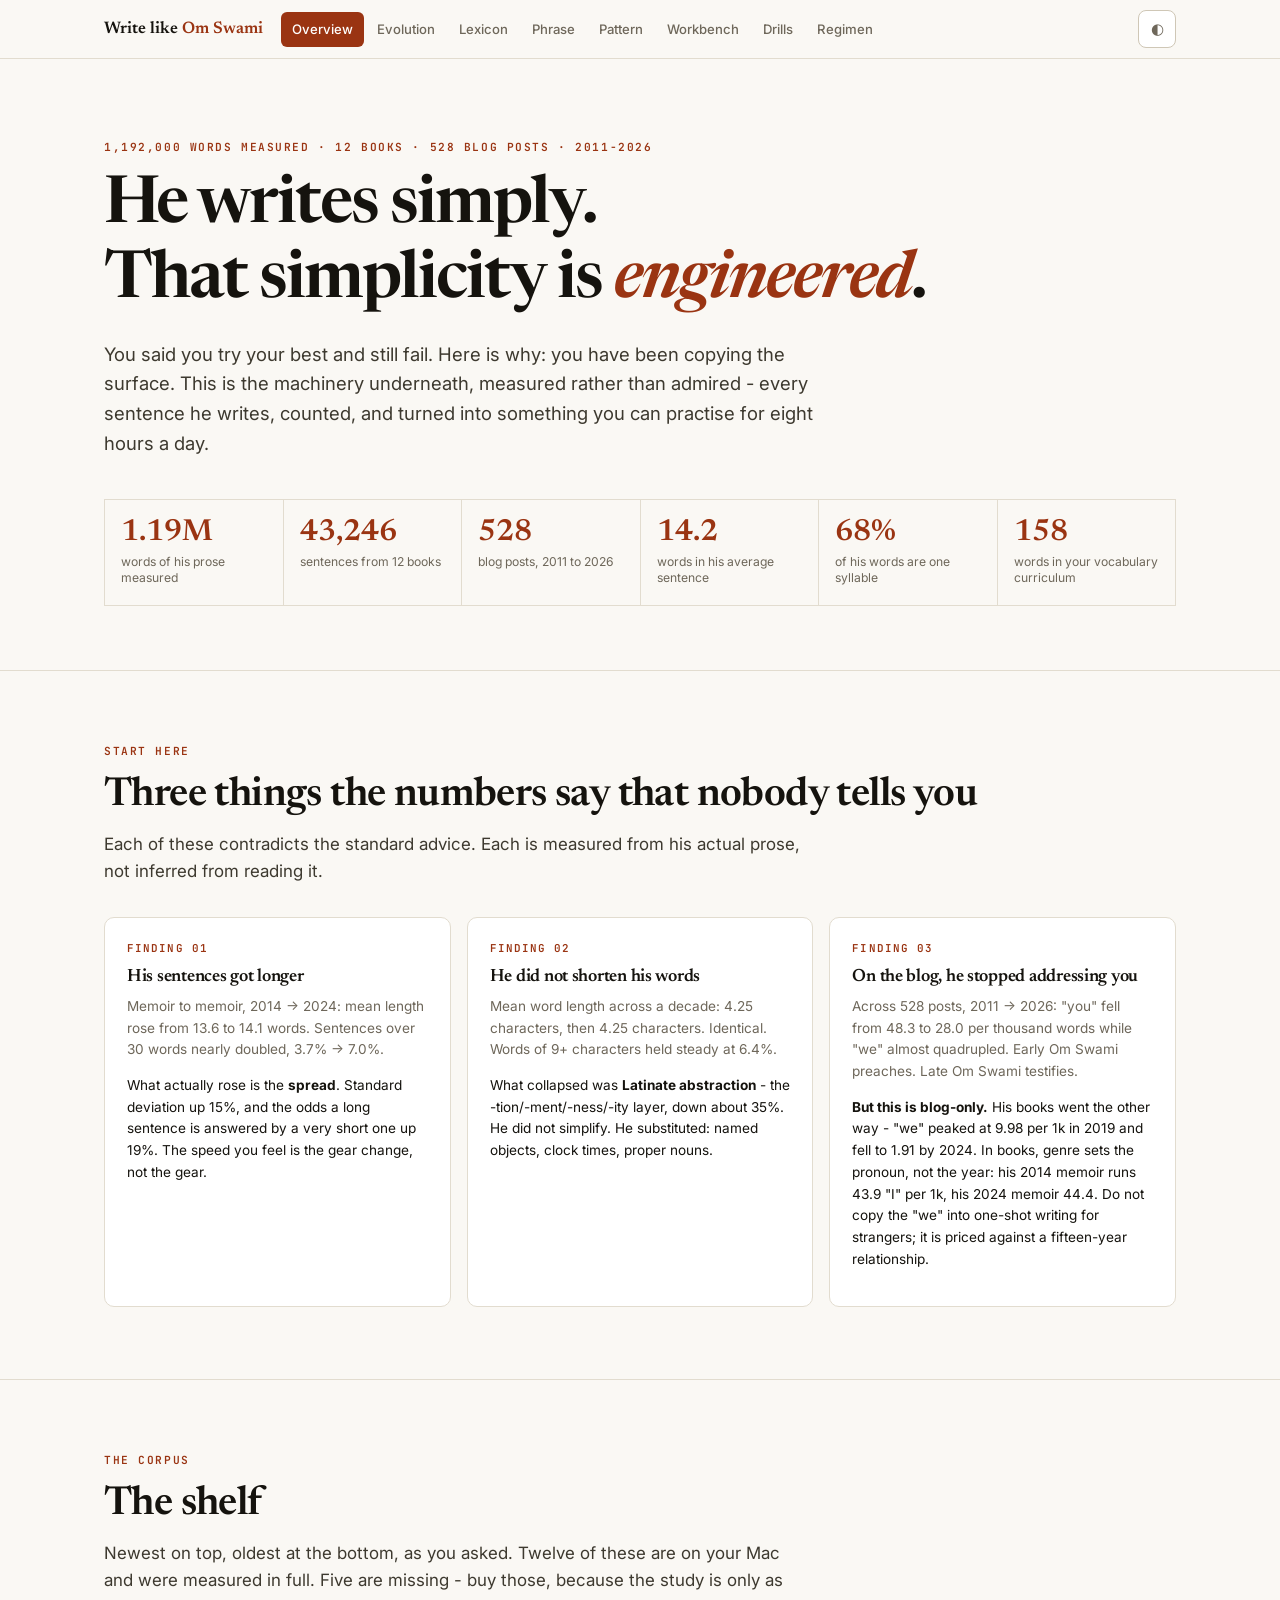
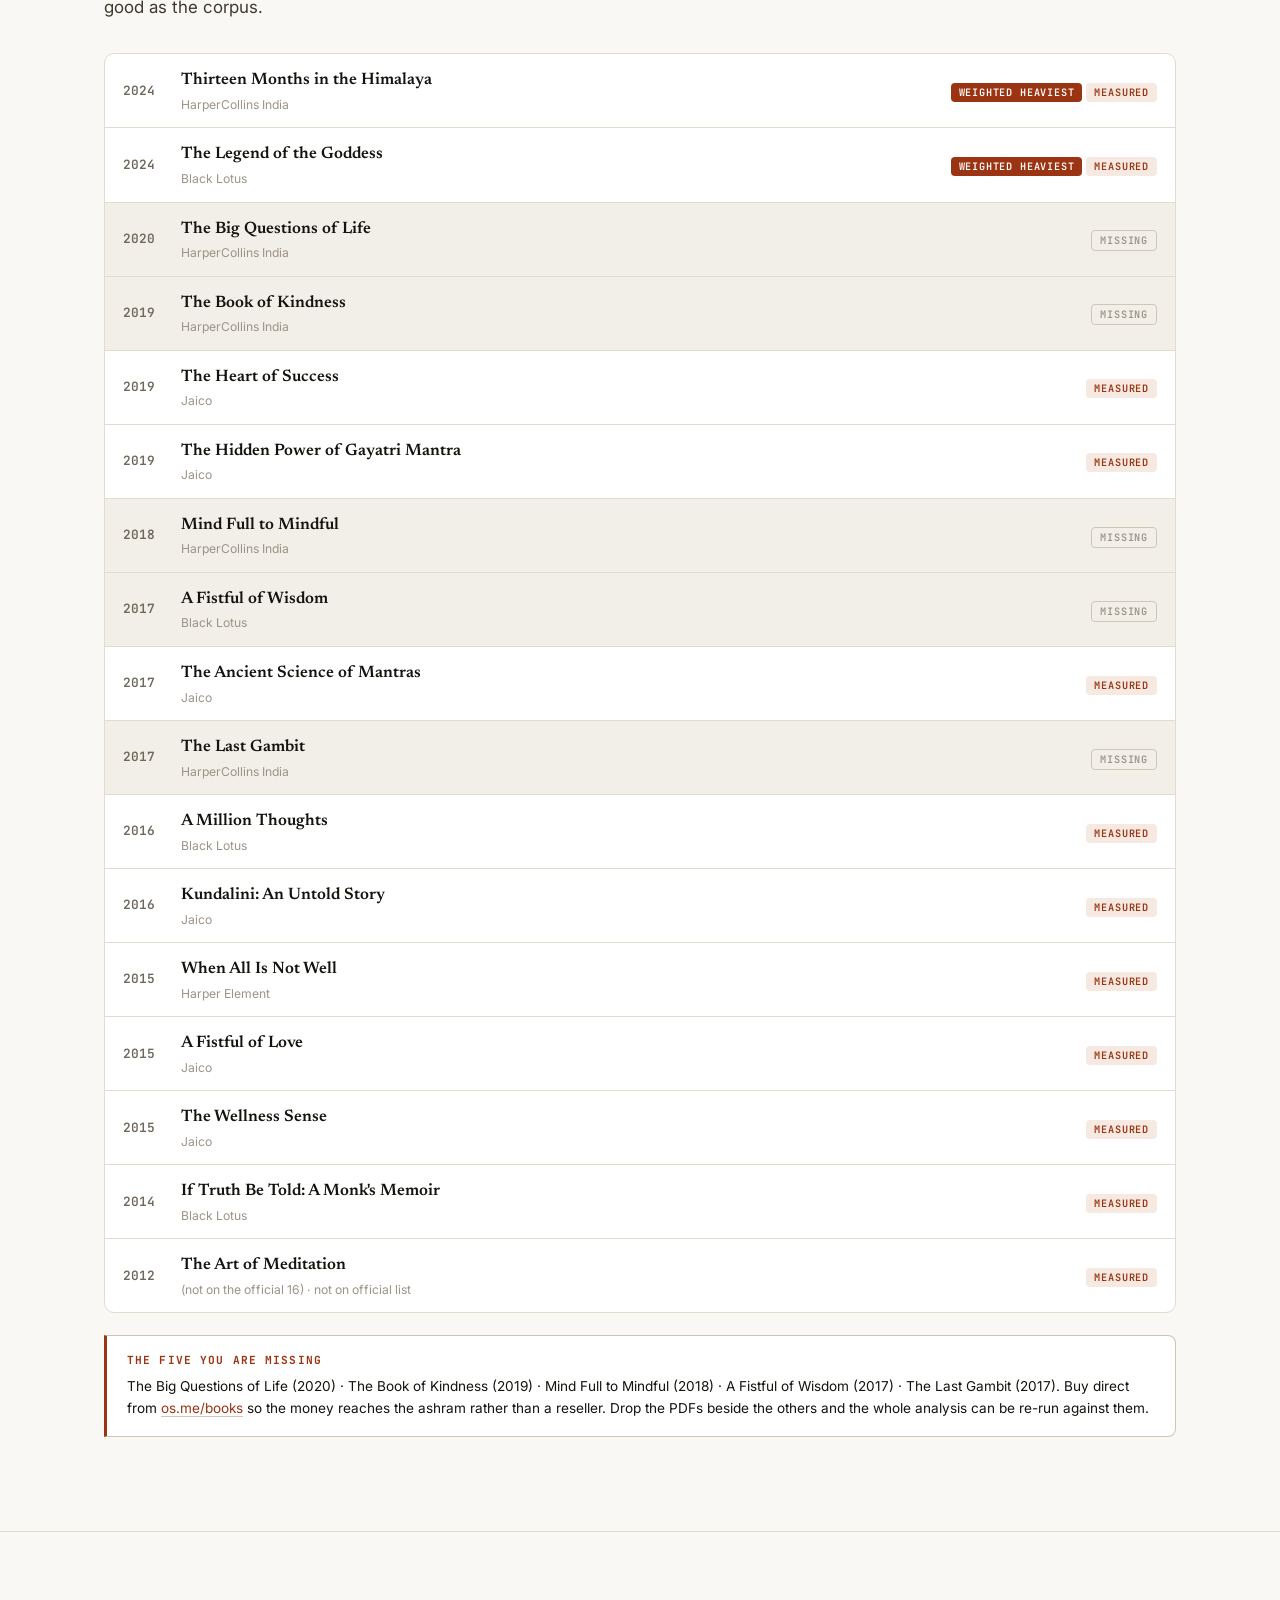
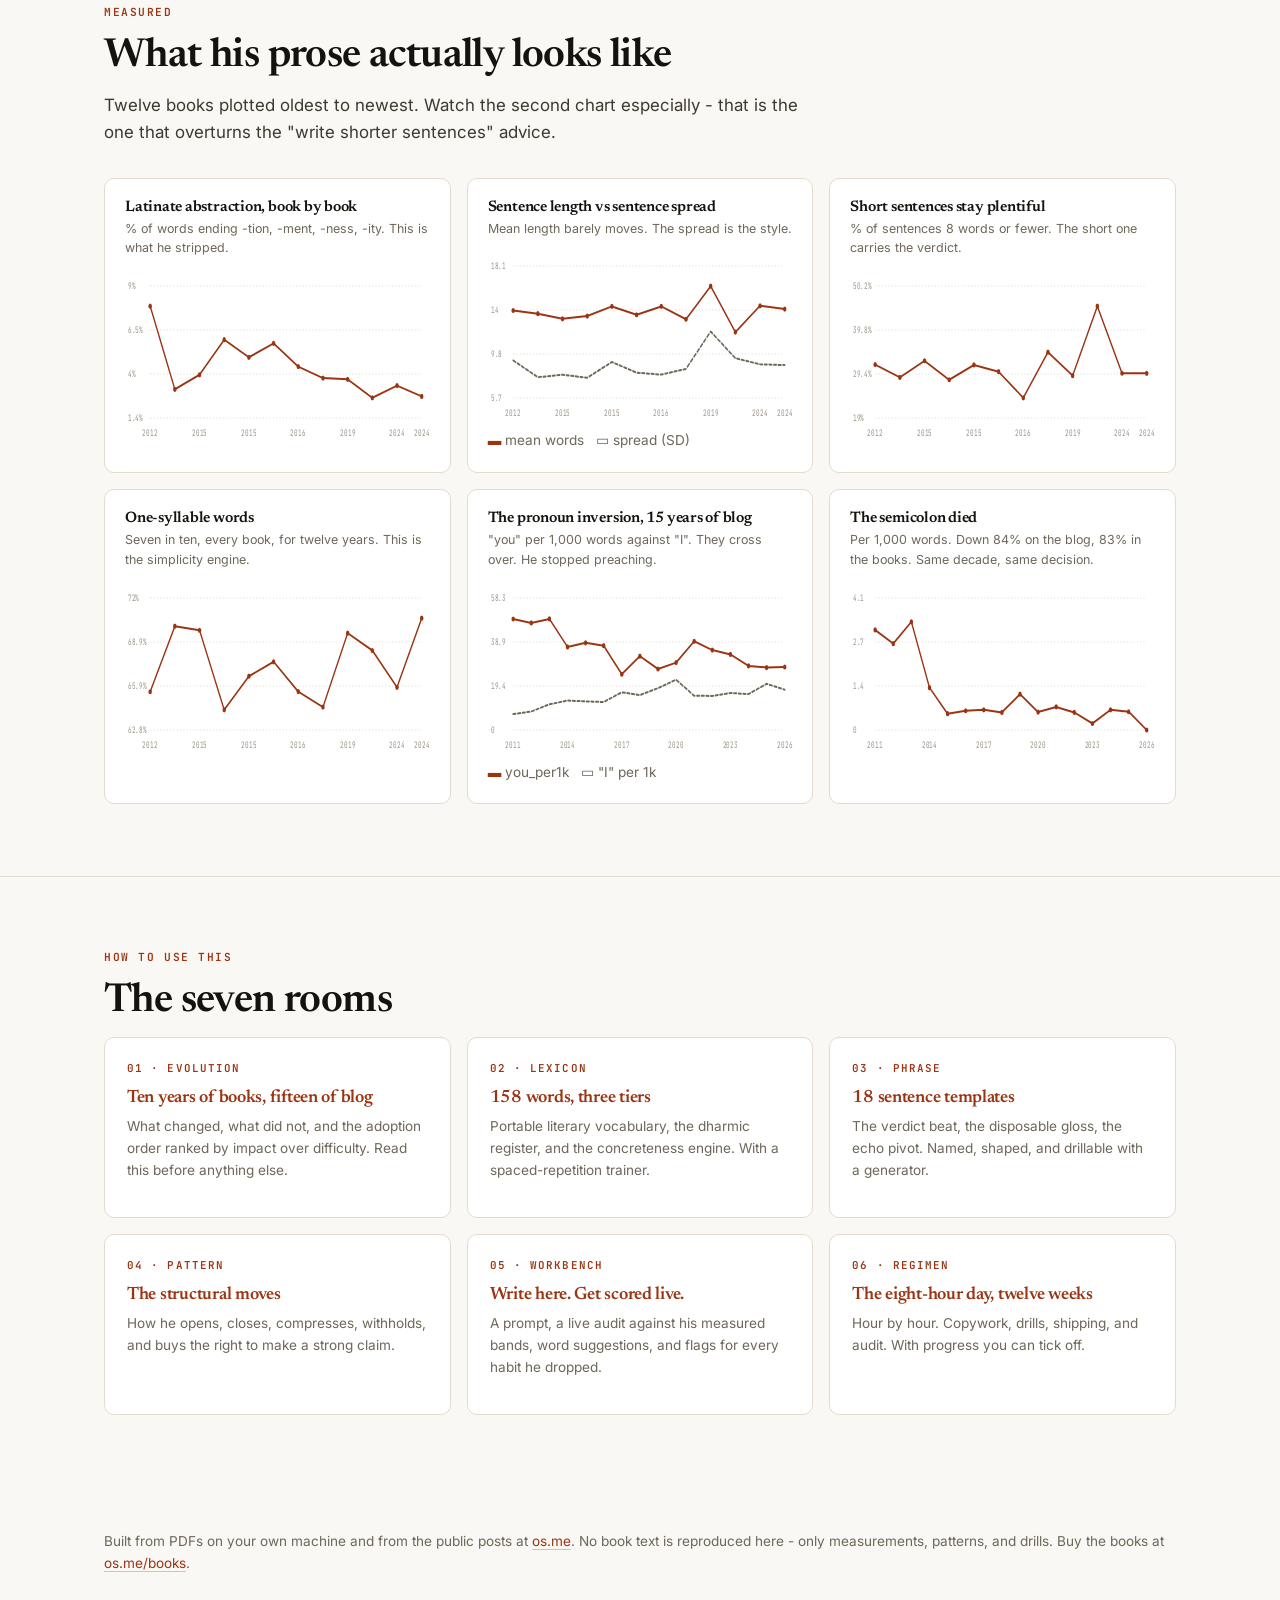
==== public/index.html @ 62a7ca6a "Writing curriculum reverse-engineered from 1.19M words of Om Swami Measured 12 books (588,782 words)" ====
<!doctype html><html lang="en"><head>
<meta charset="utf-8"><meta name="viewport" content="width=device-width,initial-scale=1">
<title>Write like Om Swami - a measured curriculum</title>
<meta name="description" content="A reverse-engineered writing curriculum built from 589,000 words of Om Swami's books and 603,000 words of his blog.">
<link rel="preconnect" href="https://fonts.googleapis.com"><link rel="preconnect" href="https://fonts.gstatic.com" crossorigin>
<link href="https://fonts.googleapis.com/css2?family=Newsreader:ital,opsz,wght@0,6..72,300..700;1,6..72,300..600&family=Inter:wght@400;500;600;700&family=JetBrains+Mono:wght@400;600&display=swap" rel="stylesheet">
<link rel="stylesheet" href="styles.css">
<link rel="icon" href="data:image/svg+xml,<svg xmlns='http://www.w3.org/2000/svg' viewBox='0 0 100 100'><text y='.9em' font-size='90'>🪷</text></svg>">
</head><body>

<div class="hero"><div class="wrap">
  <div class="eyebrow">1,192,000 words measured · 12 books · 528 blog posts · 2011-2026</div>
  <h1>He writes simply.<br>That simplicity is <em>engineered</em>.</h1>
  <p class="lede">You said you try your best and still fail. Here is why: you have been copying the surface. This is the machinery underneath, measured rather than admired - every sentence he writes, counted, and turned into something you can practise for eight hours a day.</p>
  <div class="stat-strip" id="hstats"></div>
</div></div>

<section><div class="wrap">
  <div class="eyebrow">Start here</div>
  <h2 class="h2">Three things the numbers say that nobody tells you</h2>
  <p class="lede">Each of these contradicts the standard advice. Each is measured from his actual prose, not inferred from reading it.</p>
  <div class="grid g3">
    <div class="card"><div class="k">Finding 01</div><h3>His sentences got longer</h3>
      <p class="small muted">Memoir to memoir, 2014 → 2024: mean length rose from 13.6 to 14.1 words. Sentences over 30 words nearly doubled, 3.7% → 7.0%.</p>
      <p class="small">What actually rose is the <b>spread</b>. Standard deviation up 15%, and the odds a long sentence is answered by a very short one up 19%. The speed you feel is the gear change, not the gear.</p></div>
    <div class="card"><div class="k">Finding 02</div><h3>He did not shorten his words</h3>
      <p class="small muted">Mean word length across a decade: 4.25 characters, then 4.25 characters. Identical. Words of 9+ characters held steady at 6.4%.</p>
      <p class="small">What collapsed was <b>Latinate abstraction</b> - the -tion/-ment/-ness/-ity layer, down about 35%. He did not simplify. He substituted: named objects, clock times, proper nouns.</p></div>
    <div class="card"><div class="k">Finding 03</div><h3>On the blog, he stopped addressing you</h3>
      <p class="small muted">Across 528 posts, 2011 → 2026: "you" fell from 48.3 to 28.0 per thousand words while "we" almost quadrupled. Early Om Swami preaches. Late Om Swami testifies.</p>
      <p class="small"><b>But this is blog-only.</b> His books went the other way - "we" peaked at 9.98 per 1k in 2019 and fell to 1.91 by 2024. In books, genre sets the pronoun, not the year: his 2014 memoir runs 43.9 "I" per 1k, his 2024 memoir 44.4. Do not copy the "we" into one-shot writing for strangers; it is priced against a fifteen-year relationship.</p></div>
  </div>
</div></section>

<section><div class="wrap">
  <div class="eyebrow">The corpus</div>
  <h2 class="h2">The shelf</h2>
  <p class="lede">Newest on top, oldest at the bottom, as you asked. Twelve of these are on your Mac and were measured in full. Five are missing - buy those, because the study is only as good as the corpus.</p>
  <div class="shelf" id="shelf"></div>
  <div class="note"><b>The five you are missing</b>
    <p class="small" style="margin:0">The Big Questions of Life (2020) · The Book of Kindness (2019) · Mind Full to Mindful (2018) · A Fistful of Wisdom (2017) · The Last Gambit (2017). Buy direct from <a href="https://os.me/books">os.me/books</a> so the money reaches the ashram rather than a reseller. Drop the PDFs beside the others and the whole analysis can be re-run against them.</p></div>
</div></section>

<section><div class="wrap">
  <div class="eyebrow">Measured</div>
  <h2 class="h2">What his prose actually looks like</h2>
  <p class="lede">Twelve books plotted oldest to newest. Watch the second chart especially - that is the one that overturns the "write shorter sentences" advice.</p>
  <div class="grid g2" id="charts"></div>
</div></section>

<section><div class="wrap">
  <div class="eyebrow">How to use this</div>
  <h2 class="h2">The seven rooms</h2>
  <div class="grid g2">
    <a class="card" href="evolution.html" style="border-bottom:1px solid var(--rule)"><div class="k">01 · Evolution</div><h3>Ten years of books, fifteen of blog</h3><p class="small muted">What changed, what did not, and the adoption order ranked by impact over difficulty. Read this before anything else.</p></a>
    <a class="card" href="lexicon.html" style="border-bottom:1px solid var(--rule)"><div class="k">02 · Lexicon</div><h3>158 words, three tiers</h3><p class="small muted">Portable literary vocabulary, the dharmic register, and the concreteness engine. With a spaced-repetition trainer.</p></a>
    <a class="card" href="phrase.html" style="border-bottom:1px solid var(--rule)"><div class="k">03 · Phrase</div><h3>18 sentence templates</h3><p class="small muted">The verdict beat, the disposable gloss, the echo pivot. Named, shaped, and drillable with a generator.</p></a>
    <a class="card" href="pattern.html" style="border-bottom:1px solid var(--rule)"><div class="k">04 · Pattern</div><h3>The structural moves</h3><p class="small muted">How he opens, closes, compresses, withholds, and buys the right to make a strong claim.</p></a>
    <a class="card" href="workbench.html" style="border-bottom:1px solid var(--rule)"><div class="k">05 · Workbench</div><h3>Write here. Get scored live.</h3><p class="small muted">A prompt, a live audit against his measured bands, word suggestions, and flags for every habit he dropped.</p></a>
    <a class="card" href="regimen.html" style="border-bottom:1px solid var(--rule)"><div class="k">06 · Regimen</div><h3>The eight-hour day, twelve weeks</h3><p class="small muted">Hour by hour. Copywork, drills, shipping, and audit. With progress you can tick off.</p></a>
  </div>
</div></section>

<footer><div class="wrap">
  <p class="small">Built from PDFs on your own machine and from the public posts at <a href="https://os.me">os.me</a>. No book text is reproduced here - only measurements, patterns, and drills. Buy the books at <a href="https://os.me/books">os.me/books</a>.</p>
</div></footer>

<script src="app.js"></script>
<script>
initChrome();
function svgLine(el,pts,{yl,xl,fmt=(v)=>v,h=170,alt=null,altLabel=""}){
  const w=460,pad={l:38,r:12,t:12,b:26};
  const ys=pts.map(p=>p.y).concat(alt?alt.map(p=>p.y):[]);
  let mn=Math.min(...ys), mx=Math.max(...ys);
  const padY=(mx-mn)*0.22||1; mn=Math.max(0,mn-padY); mx=mx+padY;
  const X=i=>pad.l+i*(w-pad.l-pad.r)/Math.max(1,pts.length-1);
  const Y=v=>pad.t+(mx-v)/(mx-mn)*(h-pad.t-pad.b);
  const path=a=>a.map((p,i)=>(i?"L":"M")+X(i).toFixed(1)+" "+Y(p.y).toFixed(1)).join(" ");
  let g="";
  for(let k=0;k<=3;k++){const v=mn+(mx-mn)*k/3;
    g+=`<line class="gl" x1="${pad.l}" x2="${w-pad.r}" y1="${Y(v)}" y2="${Y(v)}"/>
        <text class="lbl" x="4" y="${Y(v)+3}">${fmt(+v.toFixed(1))}</text>`;}
  const dots=pts.map((p,i)=>`<circle class="dot" cx="${X(i)}" cy="${Y(p.y)}" r="2.6"><title>${p.t}: ${p.y}</title></circle>`).join("");
  const xlab=pts.map((p,i)=>(i%Math.ceil(pts.length/6)===0||i===pts.length-1)
    ?`<text class="lbl" x="${X(i)}" y="${h-8}" text-anchor="middle">${p.x}</text>`:"").join("");
  el.innerHTML=`<svg viewBox="0 0 ${w} ${h}" preserveAspectRatio="none" style="height:${h}px">
    ${g}${alt?`<path class="ln alt" d="${path(alt)}"/>`:""}<path class="ln" d="${path(pts)}"/>${dots}${xlab}</svg>
    ${alt?`<div class="small muted" style="margin-top:6px"><span style="color:var(--accent)">▬</span> ${yl} &nbsp; <span style="color:var(--muted)">▭</span> ${altLabel}</div>`:""}`;
}
load("metrics","blog").then(({metrics,blog})=>{
  const S=metrics.series, bib=metrics.bibliography;
  const own=bib.filter(b=>b.have).length;
  document.getElementById("hstats").innerHTML=[
    ["1.19M","words of his prose measured"],
    ["43,246","sentences from 12 books"],
    ["528","blog posts, 2011 to 2026"],
    ["14.2","words in his average sentence"],
    ["68%","of his words are one syllable"],
    ["158","words in your vocabulary curriculum"]
  ].map(([n,l])=>`<div class="stat"><div class="n">${n}</div><div class="l">${l}</div></div>`).join("");

  document.getElementById("shelf").innerHTML=bib.map(b=>{
    const key=b.year===2024;
    return `<div class="bk ${b.have?"":"miss"}">
      <div class="yr">${b.year}</div>
      <div><div class="ti">${b.title}</div><div class="pub">${b.publisher}${b.note?" · "+b.note:""}</div></div>
      <div>${key&&b.have?'<span class="pill key">weighted heaviest</span> ':''}<span class="pill ${b.have?"own":"no"}">${b.have?"measured":"missing"}</span></div></div>`;
  }).join("");

  const short=t=>t.replace(/^(The |A )/,"").slice(0,15);
  const mk=(title,sub,pts,opt)=>{
    const d=document.createElement("div"); d.className="chart";
    d.innerHTML=`<h4>${title}</h4><div class="sub">${sub}</div><div class="body"></div>`;
    document.getElementById("charts").appendChild(d);
    svgLine(d.querySelector(".body"),pts,opt);
  };
  const P=(k)=>S.map(r=>({x:r.year,y:r[k],t:short(r.title)}));
  mk("Latinate abstraction, book by book","% of words ending -tion, -ment, -ness, -ity. This is what he stripped.",P("pct_latinate"),{yl:"Latinate %",fmt:v=>v+"%"});
  mk("Sentence length vs sentence spread","Mean length barely moves. The spread is the style.",P("sent_mean"),{yl:"mean words",alt:S.map(r=>({x:r.year,y:r.sent_sd,t:short(r.title)})),altLabel:"spread (SD)"});
  mk("Short sentences stay plentiful","% of sentences 8 words or fewer. The short one carries the verdict.",P("pct_le8"),{yl:"% ≤8 words",fmt:v=>v+"%"});
  mk("One-syllable words","Seven in ten, every book, for twelve years. This is the simplicity engine.",P("pct_1syl"),{yl:"% monosyllabic",fmt:v=>v+"%"});

  const B=blog.yearly;
  const mkb=(title,sub,k,alt,altLabel)=>{
    const d=document.createElement("div"); d.className="chart";
    d.innerHTML=`<h4>${title}</h4><div class="sub">${sub}</div><div class="body"></div>`;
    document.getElementById("charts").appendChild(d);
    svgLine(d.querySelector(".body"),B.map(r=>({x:r.year,y:r[k],t:r.year})),
      {yl:k,alt:alt?B.map(r=>({x:r.year,y:r[alt],t:r.year})):null,altLabel});
  };
  mkb("The pronoun inversion, 15 years of blog","\"you\" per 1,000 words against \"I\". They cross over. He stopped preaching.","you_per1k","I_per1k","\"I\" per 1k");
  mkb("The semicolon died","Per 1,000 words. Down 84% on the blog, 83% in the books. Same decade, same decision.","semicolon_per1k");
});
</script>
</body></html>
---- public/styles.css ----
/* learn-to-write-like-os - flat, editorial, zero gradients, zero glows */
:root{
  --bg:#FAF8F4; --surface:#FFFFFF; --surface-2:#F2EFE8;
  --ink:#15130E; --ink-2:#3D392F; --muted:#6E675A; --faint:#9C9487;
  --rule:#E2DCCF; --rule-2:#CFC7B6;
  --accent:#9A3412; --accent-ink:#FFFFFF; --accent-soft:#F6E9E1;
  --good:#2F6B3A; --warn:#8A6A12; --bad:#A03030;
  --serif:"Newsreader",Georgia,"Times New Roman",serif;
  --sans:"Inter","Geist",-apple-system,BlinkMacSystemFont,"Segoe UI",sans-serif;
  --mono:"JetBrains Mono","SF Mono",ui-monospace,Menlo,monospace;
  --maxw:1120px;
}
@media (prefers-color-scheme:dark){:root:not([data-theme="light"]){
  --bg:#111010; --surface:#1A1918; --surface-2:#232120;
  --ink:#F3F0EA; --ink-2:#D6D1C7; --muted:#9C9488; --faint:#6E675C;
  --rule:#2C2A27; --rule-2:#3D3A35;
  --accent:#D9603A; --accent-ink:#171310; --accent-soft:#2A1D17;
  --good:#6FA97C; --warn:#C9A227; --bad:#D97070;
}}
:root[data-theme="dark"]{
  --bg:#111010; --surface:#1A1918; --surface-2:#232120;
  --ink:#F3F0EA; --ink-2:#D6D1C7; --muted:#9C9488; --faint:#6E675C;
  --rule:#2C2A27; --rule-2:#3D3A35;
  --accent:#D9603A; --accent-ink:#171310; --accent-soft:#2A1D17;
  --good:#6FA97C; --warn:#C9A227; --bad:#D97070;
}
@media (prefers-color-scheme:dark){:root:not([data-theme="light"]){--warn:#C9A227;}}

*{box-sizing:border-box}
html{scroll-behavior:smooth}
html,body{max-width:100%;overflow-x:clip}
body{margin:0;background:var(--bg);color:var(--ink);
  font-family:var(--sans);font-size:16px;line-height:1.6;
  -webkit-font-smoothing:antialiased;text-rendering:optimizeLegibility}
h1,h2,h3,h4{font-family:var(--serif);font-weight:600;line-height:1.15;letter-spacing:-.015em;margin:0}
p{margin:0 0 1em}
a{color:var(--accent);text-decoration:none;border-bottom:1px solid var(--rule-2)}
a:hover{border-bottom-color:var(--accent)}
code,kbd{font-family:var(--mono);font-size:.88em}
.wrap{max-width:var(--maxw);margin:0 auto;padding:0 24px}
.mono{font-family:var(--mono)}
.serif{font-family:var(--serif)}
.muted{color:var(--muted)}
.small{font-size:.85rem}
.tnum{font-variant-numeric:tabular-nums}

/* ---------- nav ---------- */
header.nav{position:sticky;top:0;z-index:200;background:var(--bg);border-bottom:1px solid var(--rule)}
.nav-in{max-width:var(--maxw);margin:0 auto;padding:0 24px;
  display:flex;align-items:center;gap:18px;height:58px}
.brand{font-family:var(--serif);font-size:1.05rem;font-weight:600;
  border:0;color:var(--ink);white-space:nowrap;flex:none}
.brand span{color:var(--accent)}
.navlinks{display:flex;gap:2px;flex:1;min-width:0;flex-wrap:wrap}
.navlinks a{border:0;color:var(--muted);font-size:.82rem;padding:7px 11px;
  border-radius:6px;white-space:nowrap;font-weight:500}
.navlinks a:hover{background:var(--surface-2);color:var(--ink)}
.navlinks a.on{background:var(--accent);color:var(--accent-ink)}
.tbtn{border:1px solid var(--rule-2);background:var(--surface);color:var(--muted);
  width:38px;height:38px;min-width:38px;border-radius:8px;cursor:pointer;font-size:15px;flex:none;
  display:flex;align-items:center;justify-content:center;padding:0}
.tbtn:hover{color:var(--ink);border-color:var(--accent)}
.menubtn{display:none;flex-direction:column;gap:4px}
.menubtn span{display:block;width:17px;height:2px;background:currentColor;border-radius:2px;
  transition:transform .18s ease,opacity .18s ease}
header.nav.open .menubtn span:nth-child(1){transform:translateY(6px) rotate(45deg)}
header.nav.open .menubtn span:nth-child(2){opacity:0}
header.nav.open .menubtn span:nth-child(3){transform:translateY(-6px) rotate(-45deg)}

/* tablet + mobile: collapse to a panel */
@media(max-width:900px){
  .nav-in{gap:12px;padding:0 18px}
  .menubtn{display:flex}
  .navlinks{position:absolute;left:0;right:0;top:58px;flex-direction:column;gap:0;
    background:var(--bg);border-bottom:1px solid var(--rule);
    padding:6px 18px 14px;display:none}
  header.nav.open .navlinks{display:flex}
  .navlinks a{padding:13px 12px;font-size:.95rem;border-radius:8px;width:100%}
  .navlinks a+a{border-top:1px solid var(--rule)}
  .navlinks a.on{border-top-color:transparent}
}
/* ---------- section shell ---------- */
section{padding:72px 0;border-bottom:1px solid var(--rule)}
section:last-of-type{border-bottom:0}
.eyebrow{font-family:var(--mono);font-size:.7rem;letter-spacing:.14em;
  text-transform:uppercase;color:var(--accent);margin-bottom:12px;font-weight:600}
.h2{font-size:clamp(1.7rem,3.6vw,2.5rem);margin-bottom:12px}
.lede{font-size:1.06rem;color:var(--ink-2);max-width:64ch;margin-bottom:32px}
.lede.serif{font-size:1.18rem;line-height:1.62}

/* ---------- hero ---------- */
.hero{padding:80px 0 64px;border-bottom:1px solid var(--rule)}
.hero h1{font-size:clamp(2.3rem,6.2vw,4.1rem);letter-spacing:-.03em;margin-bottom:20px}
.hero h1 em{font-style:italic;color:var(--accent)}
.hero .lede{font-size:1.16rem;max-width:60ch}
.stat-strip{display:grid;grid-template-columns:repeat(auto-fit,minmax(150px,1fr));
  gap:1px;background:var(--rule);border:1px solid var(--rule);margin-top:40px}
.stat{background:var(--bg);padding:18px 16px}
.stat .n{font-family:var(--serif);font-size:1.9rem;font-weight:600;
  line-height:1;color:var(--accent);font-variant-numeric:tabular-nums}
.stat .l{font-size:.76rem;color:var(--muted);margin-top:6px;line-height:1.35}

/* ---------- cards / grid ---------- */
.grid{display:grid;gap:16px}
.g2{grid-template-columns:repeat(auto-fit,minmax(300px,1fr))}
.g3{grid-template-columns:repeat(auto-fit,minmax(250px,1fr))}
.card{background:var(--surface);border:1px solid var(--rule);border-radius:10px;padding:22px}
.card h3{font-size:1.12rem;margin-bottom:8px}
.card .k{font-family:var(--mono);font-size:.68rem;letter-spacing:.1em;
  text-transform:uppercase;color:var(--accent);font-weight:600;margin-bottom:10px}

/* ---------- shelf ---------- */
.shelf{border:1px solid var(--rule);border-radius:10px;overflow:hidden;background:var(--surface)}
.bk{display:grid;grid-template-columns:44px 1fr auto;gap:14px;align-items:center;
  padding:13px 18px;border-bottom:1px solid var(--rule)}
.bk:last-child{border-bottom:0}
.bk.miss{background:var(--surface-2)}
.bk .yr{font-family:var(--mono);font-size:.8rem;color:var(--muted);font-weight:600}
.bk .ti{font-family:var(--serif);font-size:1.04rem;font-weight:600}
.bk .pub{font-size:.76rem;color:var(--faint);margin-top:1px}
.pill{font-family:var(--mono);font-size:.64rem;letter-spacing:.08em;text-transform:uppercase;
  padding:3px 8px;border-radius:4px;font-weight:600;white-space:nowrap}
.pill.own{background:var(--accent-soft);color:var(--accent)}
.pill.no{background:transparent;color:var(--faint);border:1px solid var(--rule-2)}
.pill.key{background:var(--accent);color:var(--accent-ink)}

/* ---------- charts ---------- */
.chart{background:var(--surface);border:1px solid var(--rule);border-radius:10px;padding:20px}
.chart h4{font-size:.95rem;margin-bottom:2px}
.chart .sub{font-size:.78rem;color:var(--muted);margin-bottom:16px}
svg{display:block;width:100%;overflow:visible}
.ax{stroke:var(--rule-2);stroke-width:1}
.gl{stroke:var(--rule);stroke-width:1;stroke-dasharray:2 3}
.lbl{font-family:var(--mono);font-size:9px;fill:var(--faint)}
.lbl.b{fill:var(--muted);font-weight:600}
.ln{fill:none;stroke:var(--accent);stroke-width:2;stroke-linejoin:round;stroke-linecap:round}
.ln.alt{stroke:var(--muted);stroke-dasharray:4 3}
.dot{fill:var(--accent)}
.bar{fill:var(--accent)}
.bar.dim{fill:var(--rule-2)}

/* ---------- tables ---------- */
.tbl{width:100%;border-collapse:collapse;font-size:.9rem}
.tbl th{text-align:left;font-family:var(--mono);font-size:.66rem;letter-spacing:.1em;
  text-transform:uppercase;color:var(--muted);font-weight:600;
  padding:9px 12px;border-bottom:1px solid var(--rule-2);position:sticky;top:58px;background:var(--bg)}
.tbl td{padding:11px 12px;border-bottom:1px solid var(--rule);vertical-align:top}
.tbl tr:last-child td{border-bottom:0}
.tbl .w{font-family:var(--serif);font-weight:600;font-size:1.02rem;white-space:nowrap}
.tbl .ex{color:var(--ink-2);font-style:italic}
.scroller{max-height:520px;overflow-y:auto;overflow-x:auto;-webkit-overflow-scrolling:touch;
  border:1px solid var(--rule);border-radius:10px;background:var(--surface)}

/* ---------- controls ---------- */
.controls{display:flex;gap:8px;flex-wrap:wrap;align-items:center;margin-bottom:16px}
input[type=search],select,textarea{font-family:var(--sans);font-size:.9rem;color:var(--ink);
  background:var(--surface);border:1px solid var(--rule-2);border-radius:7px;padding:9px 12px}
input[type=search]{min-width:200px;flex:1}
input:focus,select:focus,textarea:focus{outline:2px solid var(--accent);outline-offset:-1px;border-color:transparent}
.chip{font-family:var(--mono);font-size:.72rem;padding:7px 12px;border-radius:6px;
  border:1px solid var(--rule-2);background:var(--surface);color:var(--muted);cursor:pointer;font-weight:600}
.chip:hover{color:var(--ink);border-color:var(--rule-2)}
.chip.on{background:var(--accent);color:var(--accent-ink);border-color:var(--accent)}
.btn{font-family:var(--sans);font-weight:600;font-size:.88rem;padding:10px 18px;border-radius:7px;
  border:1px solid var(--accent);background:var(--accent);color:var(--accent-ink);cursor:pointer}
.btn.ghost{background:transparent;color:var(--accent)}
.btn:hover{opacity:.88}

/* ---------- flashcard ---------- */
.fc{background:var(--surface);border:1px solid var(--rule);border-radius:12px;
  padding:44px 28px;text-align:center;min-height:250px;
  display:flex;flex-direction:column;align-items:center;justify-content:center;gap:14px}
.fc .word{font-family:var(--serif);font-size:clamp(2rem,5vw,2.9rem);font-weight:600;letter-spacing:-.02em}
.fc .pos{font-family:var(--mono);font-size:.72rem;text-transform:uppercase;
  letter-spacing:.1em;color:var(--accent)}
.fc .def{font-size:1.04rem;color:var(--ink-2);max-width:46ch}
.fc .exs{font-family:var(--serif);font-style:italic;color:var(--muted);max-width:48ch;font-size:1rem}
.fc .hidden{visibility:hidden}
.fc-bar{display:flex;gap:8px;justify-content:center;margin-top:14px;flex-wrap:wrap}

/* ---------- templates ---------- */
.tpl{border-left:3px solid var(--accent);padding:2px 0 2px 18px;margin-bottom:22px}
.tpl .nm{font-family:var(--serif);font-size:1.06rem;font-weight:600;margin-bottom:3px}
.tpl .sh{font-family:var(--mono);font-size:.78rem;color:var(--accent);margin-bottom:6px}
.tpl .dsc{font-size:.92rem;color:var(--ink-2)}
.tpl .demo{font-family:var(--serif);font-size:1rem;background:var(--surface-2);
  border-radius:7px;padding:11px 14px;margin-top:9px;color:var(--ink-2)}

/* ---------- schedule ---------- */
.phase{border:1px solid var(--rule);border-radius:10px;overflow:hidden;margin-bottom:18px;background:var(--surface)}
.phase-h{padding:18px 22px;border-bottom:1px solid var(--rule);
  display:flex;justify-content:space-between;align-items:baseline;gap:14px;flex-wrap:wrap}
.phase-h h3{font-size:1.2rem}
.wk{padding:16px 22px;border-bottom:1px solid var(--rule);display:grid;
  grid-template-columns:70px 1fr;gap:18px;align-items:start}
.wk:last-child{border-bottom:0}
.wk .n{font-family:var(--mono);font-size:.72rem;color:var(--accent);font-weight:700;
  letter-spacing:.06em;padding-top:3px}
.wk h4{font-size:1rem;margin-bottom:5px}
.wk ul{margin:8px 0 0;padding-left:17px;font-size:.88rem;color:var(--ink-2)}
.wk li{margin-bottom:4px}
.ship{font-family:var(--mono);font-size:.72rem;color:var(--accent);
  background:var(--accent-soft);padding:5px 10px;border-radius:5px;display:inline-block;margin-top:9px;font-weight:600}
.day{display:grid;grid-template-columns:88px 1fr auto;gap:14px;align-items:center;
  padding:12px 16px;border-bottom:1px solid var(--rule)}
.day:last-child{border-bottom:0}
.day .t{font-family:var(--mono);font-size:.78rem;color:var(--accent);font-weight:600}
.day .m{font-family:var(--mono);font-size:.72rem;color:var(--faint)}
.chk{width:19px;height:19px;accent-color:var(--accent);cursor:pointer}

/* ---------- audit ---------- */
.audit-grid{display:grid;grid-template-columns:1fr 1fr;gap:18px}
@media(max-width:820px){.audit-grid{grid-template-columns:1fr}}
textarea{width:100%;min-height:290px;font-family:var(--serif);font-size:1rem;
  line-height:1.65;resize:vertical}
.metric{display:grid;grid-template-columns:1fr auto;gap:10px;align-items:center;
  padding:11px 0;border-bottom:1px solid var(--rule)}
.metric:last-child{border-bottom:0}
.metric .nm{font-size:.88rem}
.metric .tg{font-family:var(--mono);font-size:.7rem;color:var(--faint)}
.metric .v{font-family:var(--mono);font-size:1rem;font-weight:700;text-align:right;
  font-variant-numeric:tabular-nums}
.v.ok{color:var(--good)} .v.mid{color:var(--warn)} .v.off{color:var(--bad)}
.gauge{height:5px;background:var(--surface-2);border-radius:3px;overflow:hidden;margin-top:7px;
  grid-column:1/-1}
.gauge i{display:block;height:100%;background:var(--accent);border-radius:3px}
.gauge i.ok{background:var(--good)} .gauge i.mid{background:var(--warn)} .gauge i.off{background:var(--bad)}
.score{font-family:var(--serif);font-size:3.4rem;font-weight:600;line-height:1;color:var(--accent);
  font-variant-numeric:tabular-nums}
.flags{margin-top:14px;font-size:.86rem}
.flags div{padding:7px 11px;border-radius:6px;background:var(--surface-2);margin-bottom:6px}
.flags .hit{border-left:3px solid var(--bad)}

/* ---------- drills ---------- */
.drill{background:var(--surface);border:1px solid var(--rule);border-radius:10px;
  padding:20px;margin-bottom:14px}
.drill-h{display:flex;justify-content:space-between;gap:12px;align-items:baseline;margin-bottom:9px;flex-wrap:wrap}
.drill h4{font-size:1.06rem}
.drill .tag{font-family:var(--mono);font-size:.64rem;letter-spacing:.08em;text-transform:uppercase;
  color:var(--accent);border:1px solid var(--rule-2);padding:3px 8px;border-radius:4px;font-weight:600}
.drill .trains{font-size:.82rem;color:var(--muted);margin-bottom:10px}
.drill .do{font-size:.93rem;color:var(--ink-2);margin-bottom:10px}
.drill .test{font-size:.88rem;padding:10px 13px;background:var(--surface-2);border-radius:7px;
  border-left:3px solid var(--accent)}
.drill .test b{font-family:var(--mono);font-size:.68rem;letter-spacing:.08em;
  text-transform:uppercase;color:var(--accent);display:block;margin-bottom:3px}

/* ---------- misc ---------- */
.note{border:1px solid var(--rule-2);border-left:3px solid var(--accent);
  background:var(--surface);border-radius:0 8px 8px 0;padding:16px 20px;margin:22px 0}
.note b{font-family:var(--mono);font-size:.7rem;letter-spacing:.1em;text-transform:uppercase;
  color:var(--accent);display:block;margin-bottom:6px}
.two-col{display:grid;grid-template-columns:1fr 1fr;gap:26px}
@media(max-width:760px){.two-col{grid-template-columns:1fr}}
.vs{display:grid;grid-template-columns:1fr auto 1fr;gap:16px;align-items:center;
  padding:15px 0;border-bottom:1px solid var(--rule)}
.vs:last-child{border-bottom:0}
.vs .a{text-align:right;font-family:var(--mono);font-size:.94rem;color:var(--muted);font-weight:600}
.vs .b{font-family:var(--mono);font-size:.94rem;color:var(--accent);font-weight:700}
.vs .m{font-size:.82rem;color:var(--ink-2);text-align:center;max-width:230px}
.arrow{color:var(--faint);font-family:var(--mono);font-size:.8rem}
footer{padding:44px 0 60px;font-size:.84rem;color:var(--muted)}
.hidden{display:none!important}
@media(max-width:700px){
  section{padding:52px 0}
  .wk{grid-template-columns:1fr;gap:6px}
  .bk{grid-template-columns:38px 1fr;gap:10px}
  .bk .pill{grid-column:2}
}

/* --- mobile hardening --- */
@media(max-width:520px){
  .tbl{font-size:.84rem;min-width:520px}
  .tbl th{position:static}
  .stat-strip{grid-template-columns:1fr 1fr}
  .hero{padding:56px 0 44px}
  .fc{padding:32px 18px;min-height:210px}
  .fc-bar{gap:6px}
  .fc-bar .btn,.fc-bar .chip{padding:9px 12px;font-size:.8rem}
  .controls{gap:6px}
  input[type=search]{min-width:0;width:100%}
  .nav-in{gap:12px}
  .brand{font-size:.95rem}
  .metric{grid-template-columns:1fr auto}
  .drill-h{gap:6px}
  .vs{grid-template-columns:1fr;gap:6px;text-align:left}
  .vs .a,.vs .b{text-align:left}
  .vs .m{text-align:left;max-width:none}
  .phase-h{flex-direction:column;gap:8px}
  .day{grid-template-columns:1fr auto}
}
@media(max-width:380px){ .stat-strip{grid-template-columns:1fr} }

/* --- tablet --- */
@media(min-width:701px) and (max-width:1024px){
  .wrap{padding:0 22px}
  .g3{grid-template-columns:repeat(2,1fr)}
  .stat-strip{grid-template-columns:repeat(3,1fr)}
  .audit-grid,.wb{grid-template-columns:1fr}
  .two-col{grid-template-columns:1fr;gap:20px}
  #editor{min-height:320px}
}
@media(max-width:700px){
  .g2,.g3{grid-template-columns:1fr}
}
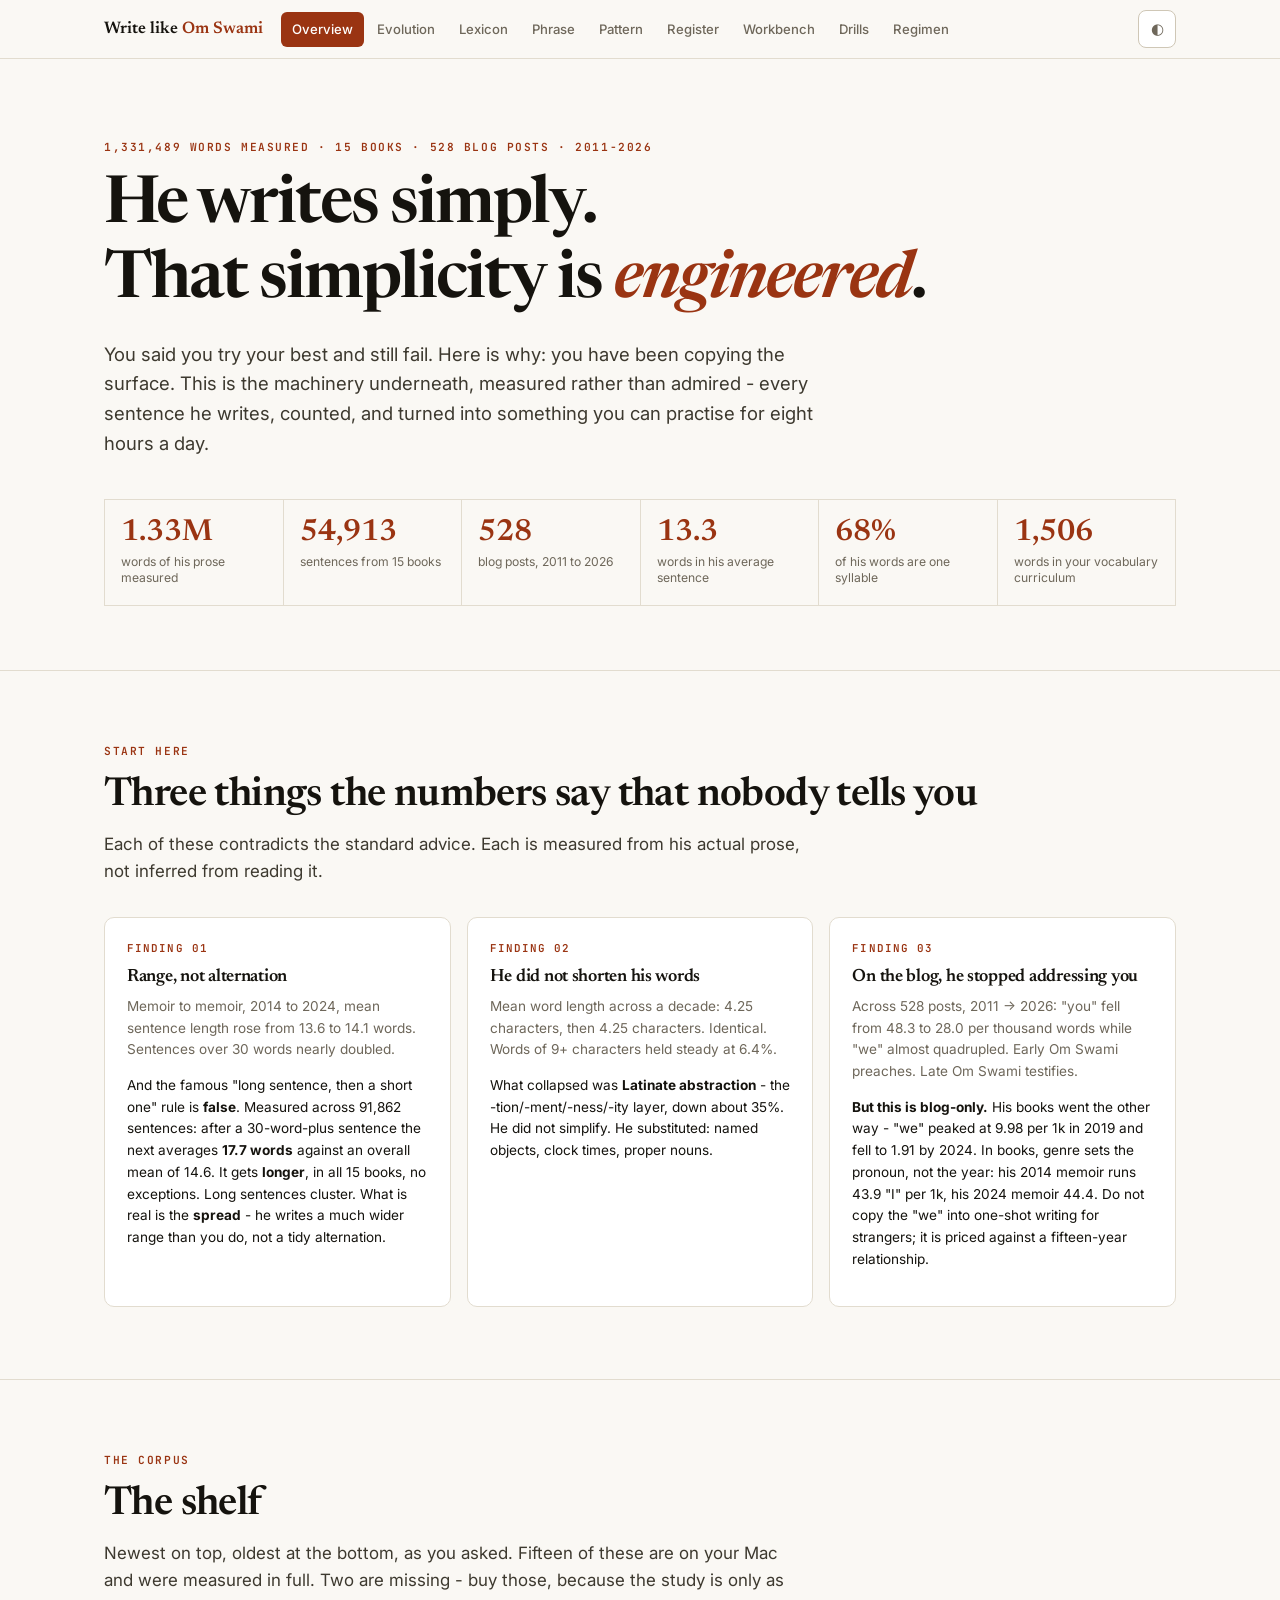
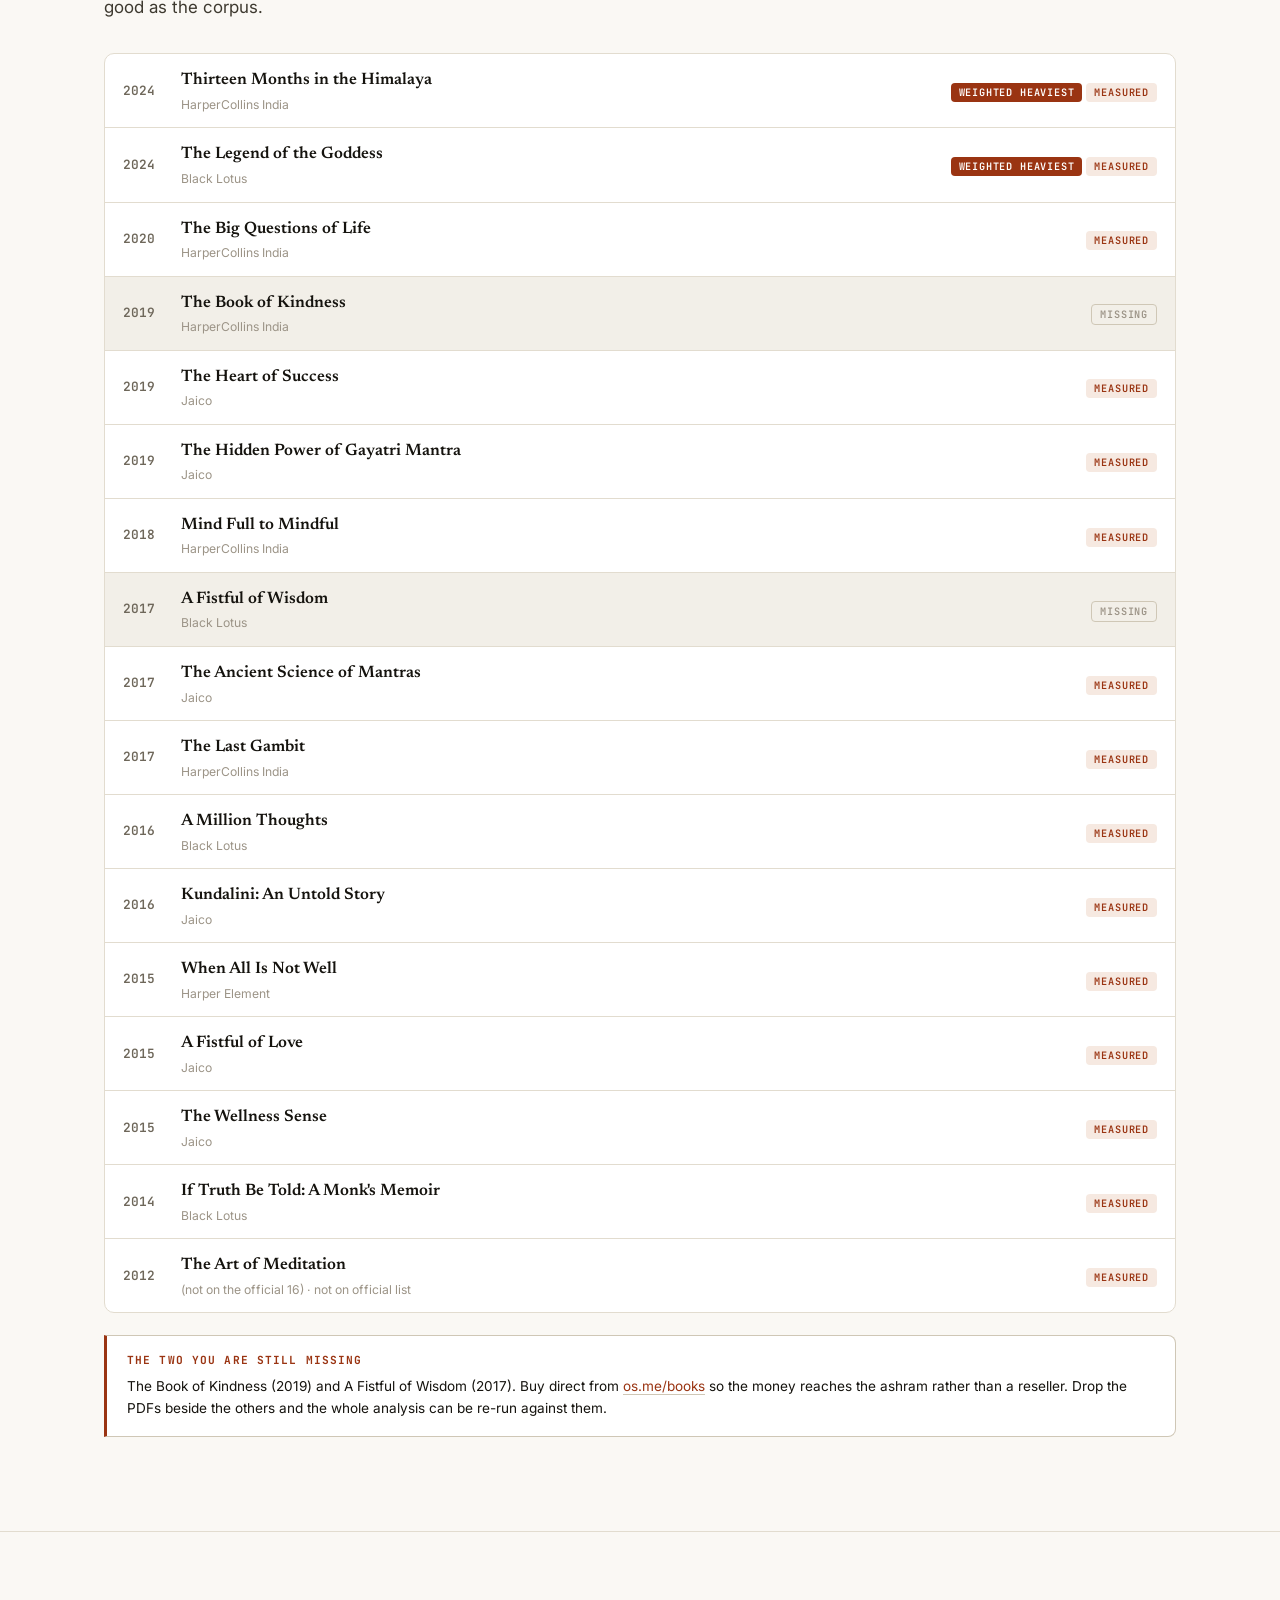
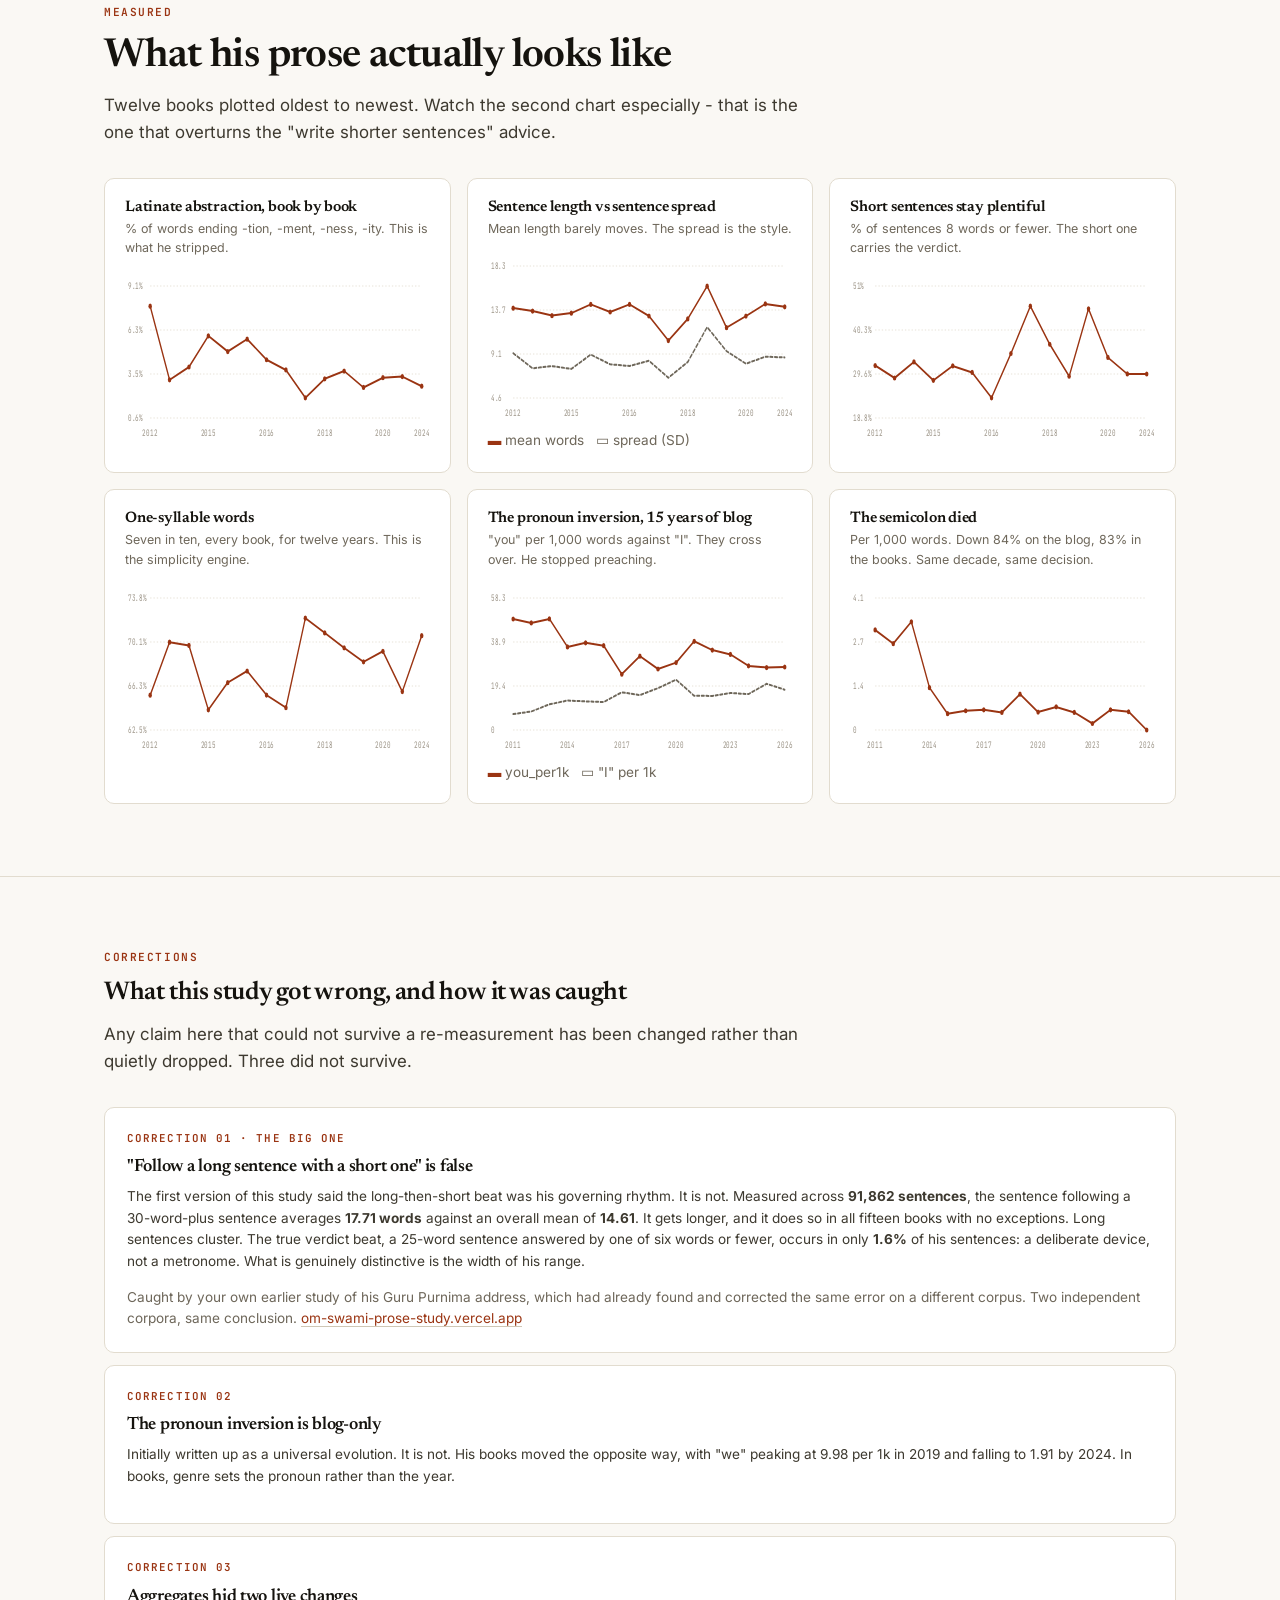
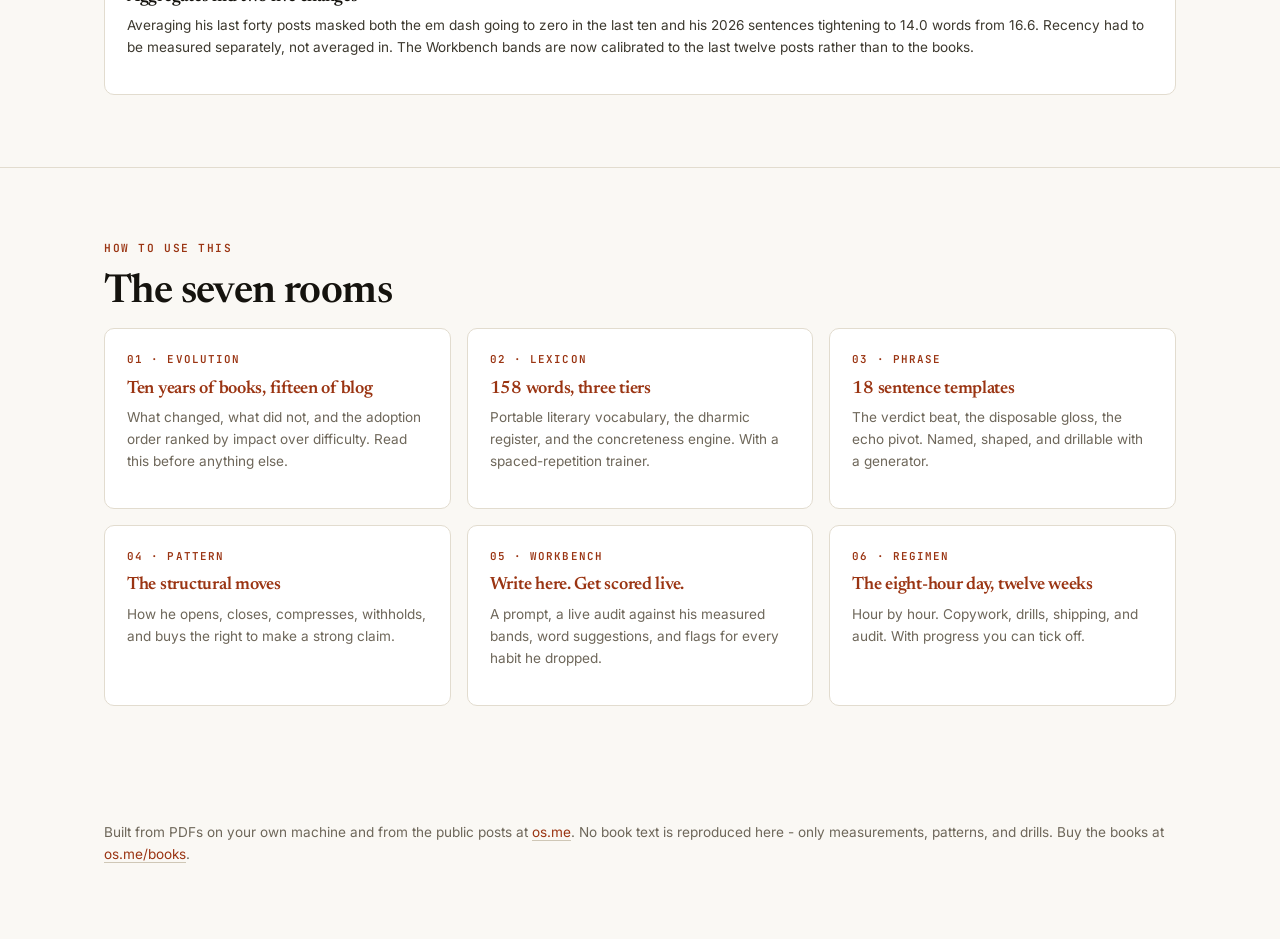
==== commit ccdc8e52: "Corpus to 15 books, vocabulary to 1,506 words, and three corrections Corpus - Added The Last Gambit " ====
--- a/public/index.html
+++ b/public/index.html
@@ -9,7 +9,7 @@
 </head><body>
 
 <div class="hero"><div class="wrap">
-  <div class="eyebrow">1,192,000 words measured · 12 books · 528 blog posts · 2011-2026</div>
+  <div class="eyebrow">1,331,489 words measured · 15 books · 528 blog posts · 2011-2026</div>
   <h1>He writes simply.<br>That simplicity is <em>engineered</em>.</h1>
   <p class="lede">You said you try your best and still fail. Here is why: you have been copying the surface. This is the machinery underneath, measured rather than admired - every sentence he writes, counted, and turned into something you can practise for eight hours a day.</p>
   <div class="stat-strip" id="hstats"></div>
@@ -20,9 +20,9 @@
   <h2 class="h2">Three things the numbers say that nobody tells you</h2>
   <p class="lede">Each of these contradicts the standard advice. Each is measured from his actual prose, not inferred from reading it.</p>
   <div class="grid g3">
-    <div class="card"><div class="k">Finding 01</div><h3>His sentences got longer</h3>
-      <p class="small muted">Memoir to memoir, 2014 → 2024: mean length rose from 13.6 to 14.1 words. Sentences over 30 words nearly doubled, 3.7% → 7.0%.</p>
-      <p class="small">What actually rose is the <b>spread</b>. Standard deviation up 15%, and the odds a long sentence is answered by a very short one up 19%. The speed you feel is the gear change, not the gear.</p></div>
+    <div class="card"><div class="k">Finding 01</div><h3>Range, not alternation</h3>
+      <p class="small muted">Memoir to memoir, 2014 to 2024, mean sentence length rose from 13.6 to 14.1 words. Sentences over 30 words nearly doubled.</p>
+      <p class="small">And the famous "long sentence, then a short one" rule is <b>false</b>. Measured across 91,862 sentences: after a 30-word-plus sentence the next averages <b>17.7 words</b> against an overall mean of 14.6. It gets <b>longer</b>, in all 15 books, no exceptions. Long sentences cluster. What is real is the <b>spread</b> - he writes a much wider range than you do, not a tidy alternation.</p></div>
     <div class="card"><div class="k">Finding 02</div><h3>He did not shorten his words</h3>
       <p class="small muted">Mean word length across a decade: 4.25 characters, then 4.25 characters. Identical. Words of 9+ characters held steady at 6.4%.</p>
       <p class="small">What collapsed was <b>Latinate abstraction</b> - the -tion/-ment/-ness/-ity layer, down about 35%. He did not simplify. He substituted: named objects, clock times, proper nouns.</p></div>
@@ -35,10 +35,10 @@
 <section><div class="wrap">
   <div class="eyebrow">The corpus</div>
   <h2 class="h2">The shelf</h2>
-  <p class="lede">Newest on top, oldest at the bottom, as you asked. Twelve of these are on your Mac and were measured in full. Five are missing - buy those, because the study is only as good as the corpus.</p>
+  <p class="lede">Newest on top, oldest at the bottom, as you asked. Fifteen of these are on your Mac and were measured in full. Two are missing - buy those, because the study is only as good as the corpus.</p>
   <div class="shelf" id="shelf"></div>
-  <div class="note"><b>The five you are missing</b>
-    <p class="small" style="margin:0">The Big Questions of Life (2020) · The Book of Kindness (2019) · Mind Full to Mindful (2018) · A Fistful of Wisdom (2017) · The Last Gambit (2017). Buy direct from <a href="https://os.me/books">os.me/books</a> so the money reaches the ashram rather than a reseller. Drop the PDFs beside the others and the whole analysis can be re-run against them.</p></div>
+  <div class="note"><b>The two you are still missing</b>
+    <p class="small" style="margin:0">The Book of Kindness (2019) and A Fistful of Wisdom (2017). Buy direct from <a href="https://os.me/books">os.me/books</a> so the money reaches the ashram rather than a reseller. Drop the PDFs beside the others and the whole analysis can be re-run against them.</p></div>
 </div></section>
 
 <section><div class="wrap">
@@ -46,6 +46,28 @@
   <h2 class="h2">What his prose actually looks like</h2>
   <p class="lede">Twelve books plotted oldest to newest. Watch the second chart especially - that is the one that overturns the "write shorter sentences" advice.</p>
   <div class="grid g2" id="charts"></div>
+</div></section>
+
+<section><div class="wrap">
+  <div class="eyebrow">Corrections</div>
+  <h2 class="h2" style="font-size:1.6rem">What this study got wrong, and how it was caught</h2>
+  <p class="lede">Any claim here that could not survive a re-measurement has been changed rather than quietly dropped. Three did not survive.</p>
+  <div class="card" style="margin-bottom:12px">
+    <div class="k">Correction 01 · the big one</div>
+    <h3>"Follow a long sentence with a short one" is false</h3>
+    <p class="small" style="color:var(--ink-2)">The first version of this study said the long-then-short beat was his governing rhythm. It is not. Measured across <b>91,862 sentences</b>, the sentence following a 30-word-plus sentence averages <b>17.71 words</b> against an overall mean of <b>14.61</b>. It gets longer, and it does so in all fifteen books with no exceptions. Long sentences cluster. The true verdict beat, a 25-word sentence answered by one of six words or fewer, occurs in only <b>1.6%</b> of his sentences: a deliberate device, not a metronome. What is genuinely distinctive is the width of his range.</p>
+    <p class="small muted" style="margin:10px 0 0">Caught by your own earlier study of his Guru Purnima address, which had already found and corrected the same error on a different corpus. Two independent corpora, same conclusion. <a href="https://om-swami-prose-study.vercel.app" target="_blank" rel="noopener">om-swami-prose-study.vercel.app</a></p>
+  </div>
+  <div class="card" style="margin-bottom:12px">
+    <div class="k">Correction 02</div>
+    <h3>The pronoun inversion is blog-only</h3>
+    <p class="small" style="color:var(--ink-2)">Initially written up as a universal evolution. It is not. His books moved the opposite way, with "we" peaking at 9.98 per 1k in 2019 and falling to 1.91 by 2024. In books, genre sets the pronoun rather than the year.</p>
+  </div>
+  <div class="card">
+    <div class="k">Correction 03</div>
+    <h3>Aggregates hid two live changes</h3>
+    <p class="small" style="color:var(--ink-2)">Averaging his last forty posts masked both the em dash going to zero in the last ten and his 2026 sentences tightening to 14.0 words from 16.6. Recency had to be measured separately, not averaged in. The Workbench bands are now calibrated to the last twelve posts rather than to the books.</p>
+  </div>
 </div></section>
 
 <section><div class="wrap">
@@ -91,12 +113,12 @@
   const S=metrics.series, bib=metrics.bibliography;
   const own=bib.filter(b=>b.have).length;
   document.getElementById("hstats").innerHTML=[
-    ["1.19M","words of his prose measured"],
-    ["43,246","sentences from 12 books"],
+    ["1.33M","words of his prose measured"],
+    ["54,913","sentences from 15 books"],
     ["528","blog posts, 2011 to 2026"],
-    ["14.2","words in his average sentence"],
+    ["13.3","words in his average sentence"],
     ["68%","of his words are one syllable"],
-    ["158","words in your vocabulary curriculum"]
+    ["1,506","words in your vocabulary curriculum"]
   ].map(([n,l])=>`<div class="stat"><div class="n">${n}</div><div class="l">${l}</div></div>`).join("");
 
   document.getElementById("shelf").innerHTML=bib.map(b=>{
--- a/public/styles.css
+++ b/public/styles.css
@@ -1,3 +1,29 @@
+/* ---------------------------------------------------------------
+   Hardik's own licensed fonts, loaded from HIS machine via local().
+   No font file is served, so no licence is breached. Anyone without
+   them installed falls through to the Google webfonts below.
+   --------------------------------------------------------------- */
+@font-face{font-family:"HafferL";src:local("Haffer Light"),local("Haffer-Light");font-weight:300;font-style:normal;font-display:swap}
+@font-face{font-family:"HafferL";src:local("Haffer Regular"),local("Haffer-Regular"),local("Haffer");font-weight:400;font-style:normal;font-display:swap}
+@font-face{font-family:"HafferL";src:local("Haffer Medium"),local("Haffer-Medium");font-weight:500;font-style:normal;font-display:swap}
+@font-face{font-family:"HafferL";src:local("Haffer SemiBold"),local("Haffer-SemiBold");font-weight:600;font-style:normal;font-display:swap}
+@font-face{font-family:"HafferL";src:local("Haffer Bold"),local("Haffer-Bold");font-weight:700;font-style:normal;font-display:swap}
+@font-face{font-family:"HafferL";src:local("Haffer Regular Italic"),local("Haffer-RegularItalic");font-weight:400;font-style:italic;font-display:swap}
+@font-face{font-family:"HafferL";src:local("Haffer Bold Italic"),local("Haffer-BoldItalic");font-weight:700;font-style:italic;font-display:swap}
+
+@font-face{font-family:"HafferMonoL";src:local("Haffer Mono Regular"),local("HafferMono-Regular"),local("Haffer Mono");font-weight:400;font-style:normal;font-display:swap}
+@font-face{font-family:"HafferMonoL";src:local("Haffer Mono Medium"),local("HafferMono-Medium");font-weight:500;font-style:normal;font-display:swap}
+@font-face{font-family:"HafferMonoL";src:local("Haffer Mono SemiBold"),local("HafferMono-SemiBold");font-weight:600;font-style:normal;font-display:swap}
+@font-face{font-family:"HafferMonoL";src:local("Haffer Mono Bold"),local("HafferMono-Bold");font-weight:700;font-style:normal;font-display:swap}
+
+@font-face{font-family:"MartinaL";src:local("Martina Plantijn Light"),local("MartinaPlantijn-Light");font-weight:300;font-style:normal;font-display:swap}
+@font-face{font-family:"MartinaL";src:local("Martina Plantijn Regular"),local("MartinaPlantijn-Regular"),local("Martina Plantijn");font-weight:400;font-style:normal;font-display:swap}
+@font-face{font-family:"MartinaL";src:local("Martina Plantijn Medium"),local("MartinaPlantijn-Medium");font-weight:500;font-style:normal;font-display:swap}
+@font-face{font-family:"MartinaL";src:local("Martina Plantijn Bold"),local("MartinaPlantijn-Bold");font-weight:700;font-style:normal;font-display:swap}
+@font-face{font-family:"MartinaL";src:local("Martina Plantijn Italic"),local("MartinaPlantijn-Italic");font-weight:400;font-style:italic;font-display:swap}
+@font-face{font-family:"MartinaL";src:local("Martina Plantijn Bold Italic"),local("MartinaPlantijn-BoldItalic");font-weight:700;font-style:italic;font-display:swap}
+@font-face{font-family:"MartinaL";src:local("Martina Plantijn Medium Italic"),local("MartinaPlantijn-MediumItalic");font-weight:500;font-style:italic;font-display:swap}
+
 /* learn-to-write-like-os - flat, editorial, zero gradients, zero glows */
 :root{
   --bg:#FAF8F4; --surface:#FFFFFF; --surface-2:#F2EFE8;
@@ -5,9 +31,9 @@
   --rule:#E2DCCF; --rule-2:#CFC7B6;
   --accent:#9A3412; --accent-ink:#FFFFFF; --accent-soft:#F6E9E1;
   --good:#2F6B3A; --warn:#8A6A12; --bad:#A03030;
-  --serif:"Newsreader",Georgia,"Times New Roman",serif;
-  --sans:"Inter","Geist",-apple-system,BlinkMacSystemFont,"Segoe UI",sans-serif;
-  --mono:"JetBrains Mono","SF Mono",ui-monospace,Menlo,monospace;
+  --serif:"MartinaL","Newsreader",Georgia,"Times New Roman",serif;
+  --sans:"HafferL","Inter","Geist",-apple-system,BlinkMacSystemFont,"Segoe UI",sans-serif;
+  --mono:"HafferMonoL","JetBrains Mono","SF Mono",ui-monospace,Menlo,monospace;
   --maxw:1120px;
 }
 @media (prefers-color-scheme:dark){:root:not([data-theme="light"]){
@@ -143,12 +169,15 @@
 .tbl{width:100%;border-collapse:collapse;font-size:.9rem}
 .tbl th{text-align:left;font-family:var(--mono);font-size:.66rem;letter-spacing:.1em;
   text-transform:uppercase;color:var(--muted);font-weight:600;
-  padding:9px 12px;border-bottom:1px solid var(--rule-2);position:sticky;top:58px;background:var(--bg)}
+  padding:11px 12px;border-bottom:1px solid var(--rule-2);
+  position:sticky;top:0;z-index:3;background:var(--surface);
+  box-shadow:inset 0 -1px 0 var(--rule-2)}
 .tbl td{padding:11px 12px;border-bottom:1px solid var(--rule);vertical-align:top}
 .tbl tr:last-child td{border-bottom:0}
 .tbl .w{font-family:var(--serif);font-weight:600;font-size:1.02rem;white-space:nowrap}
 .tbl .ex{color:var(--ink-2);font-style:italic}
-.scroller{max-height:520px;overflow-y:auto;overflow-x:auto;-webkit-overflow-scrolling:touch;
+/* own scrollport: sticky th anchors to this, not the page */
+.scroller{position:relative;max-height:520px;overflow-y:auto;overflow-x:auto;-webkit-overflow-scrolling:touch;
   border:1px solid var(--rule);border-radius:10px;background:var(--surface)}
 
 /* ---------- controls ---------- */
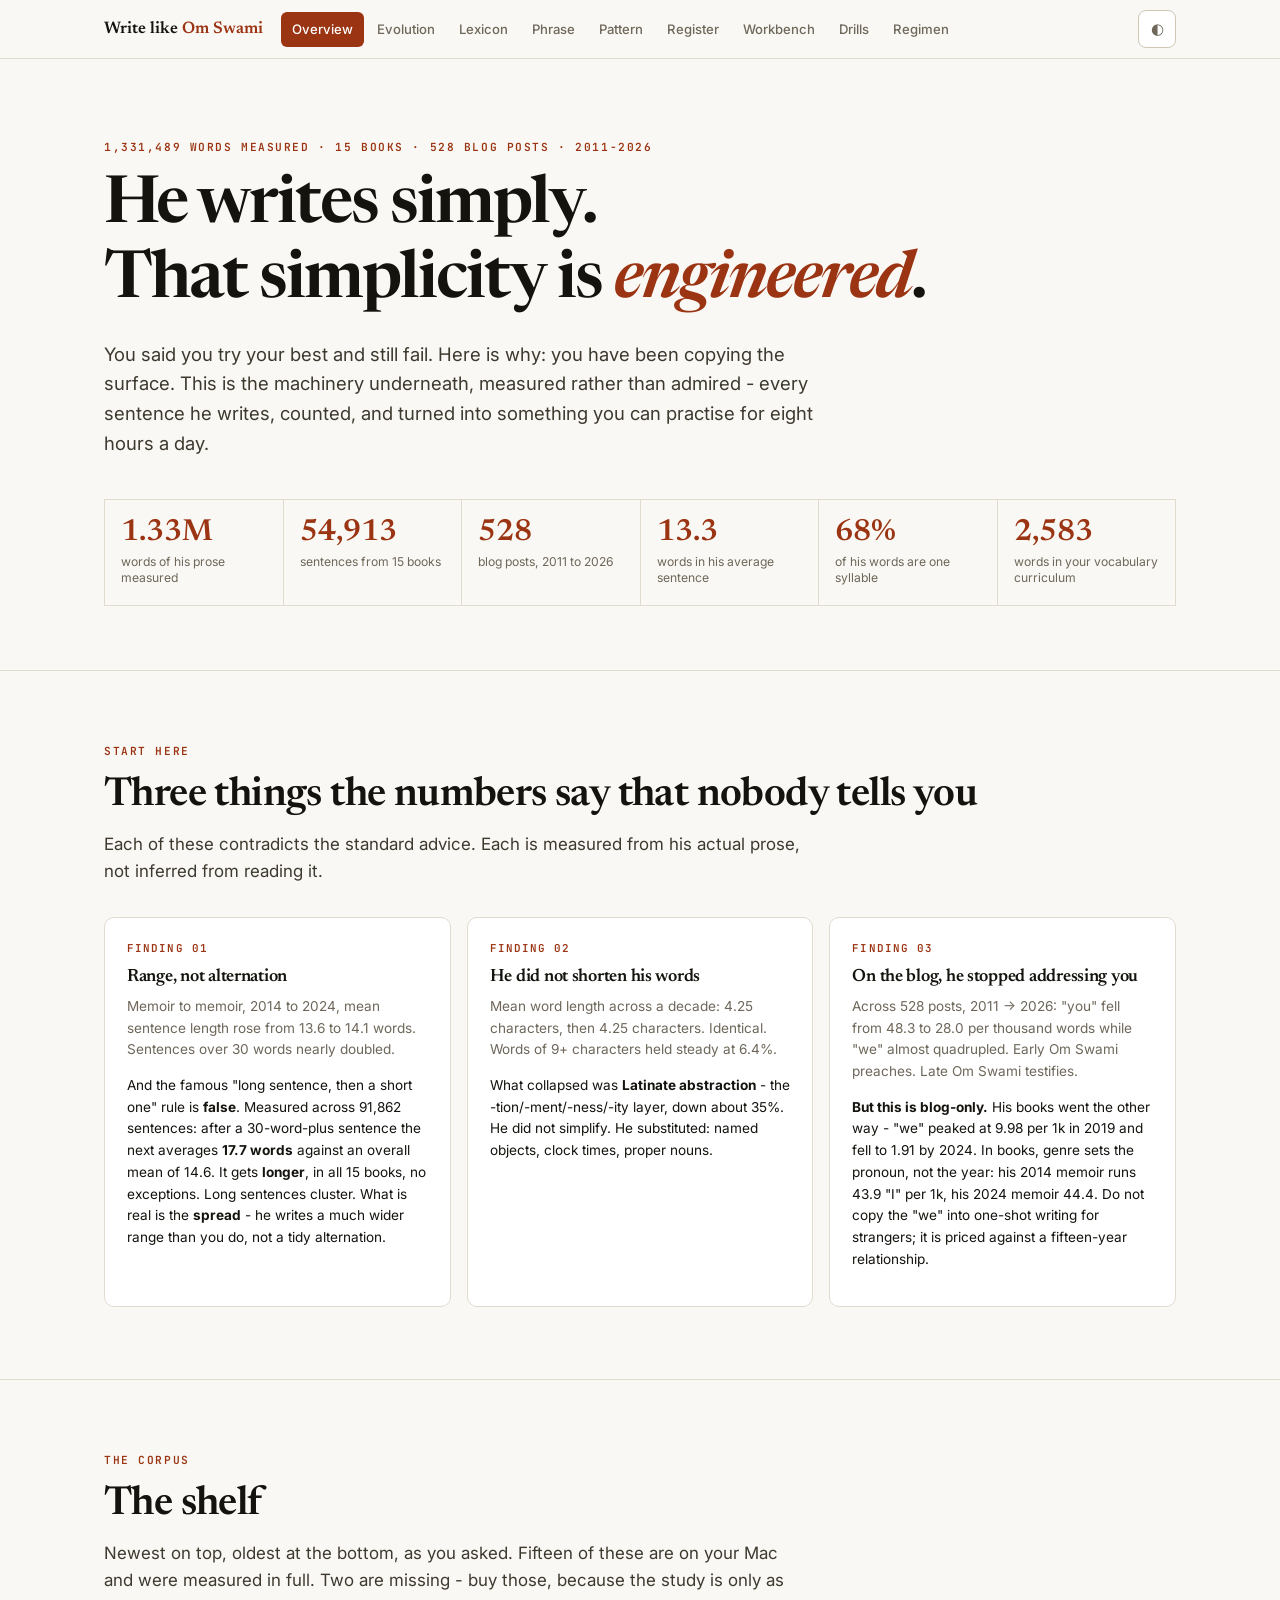
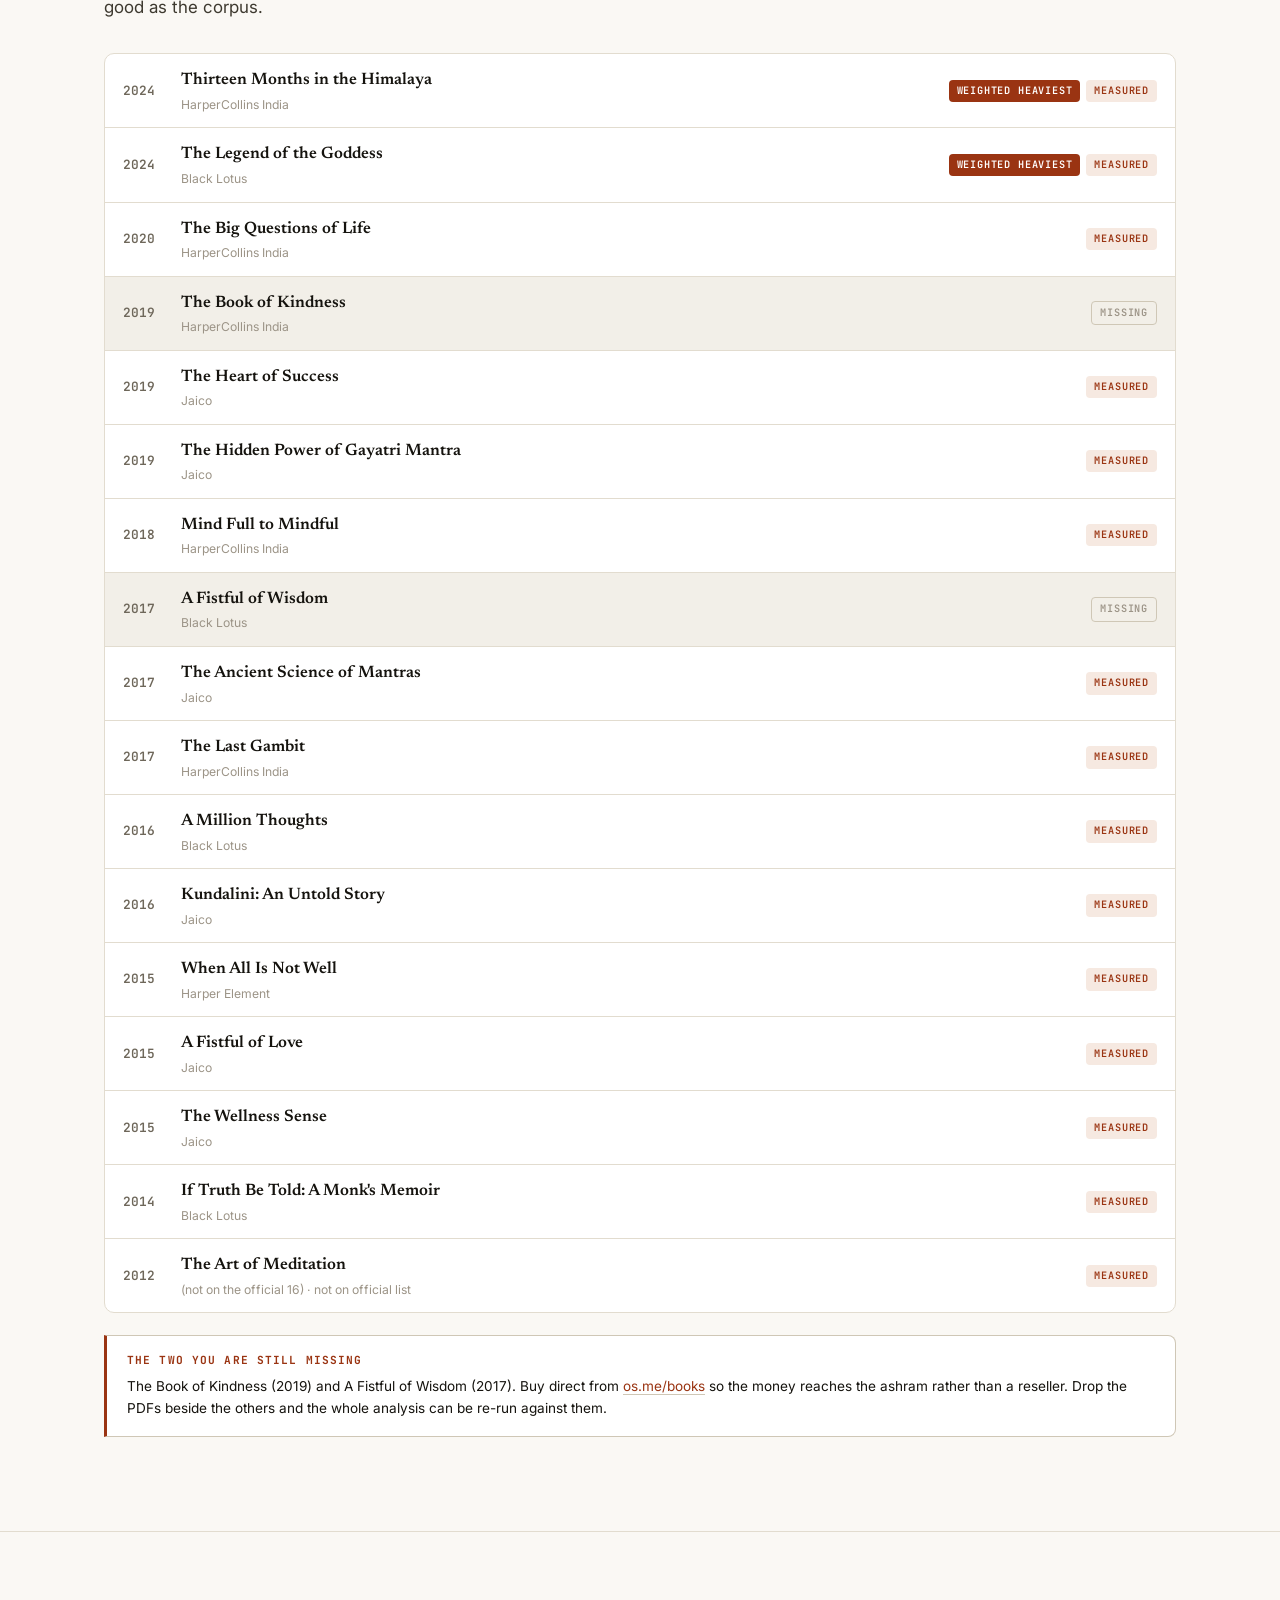
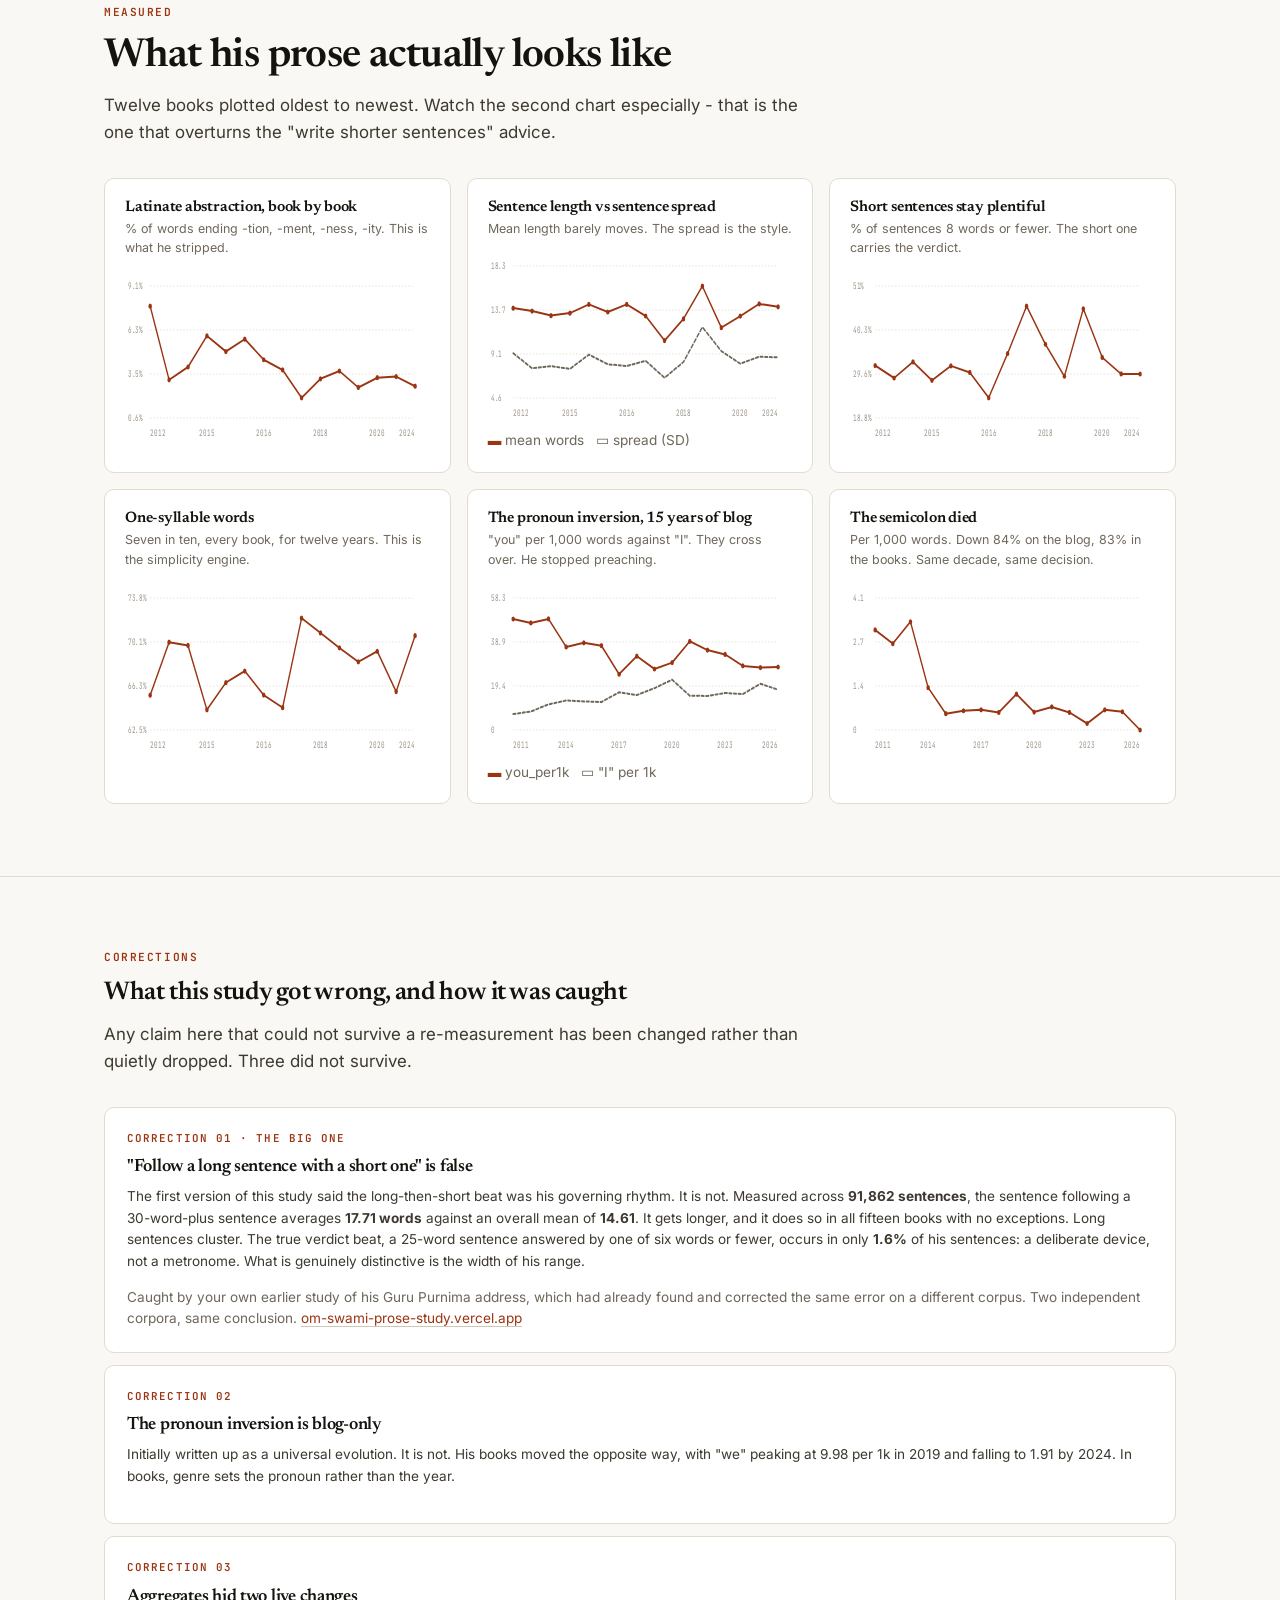
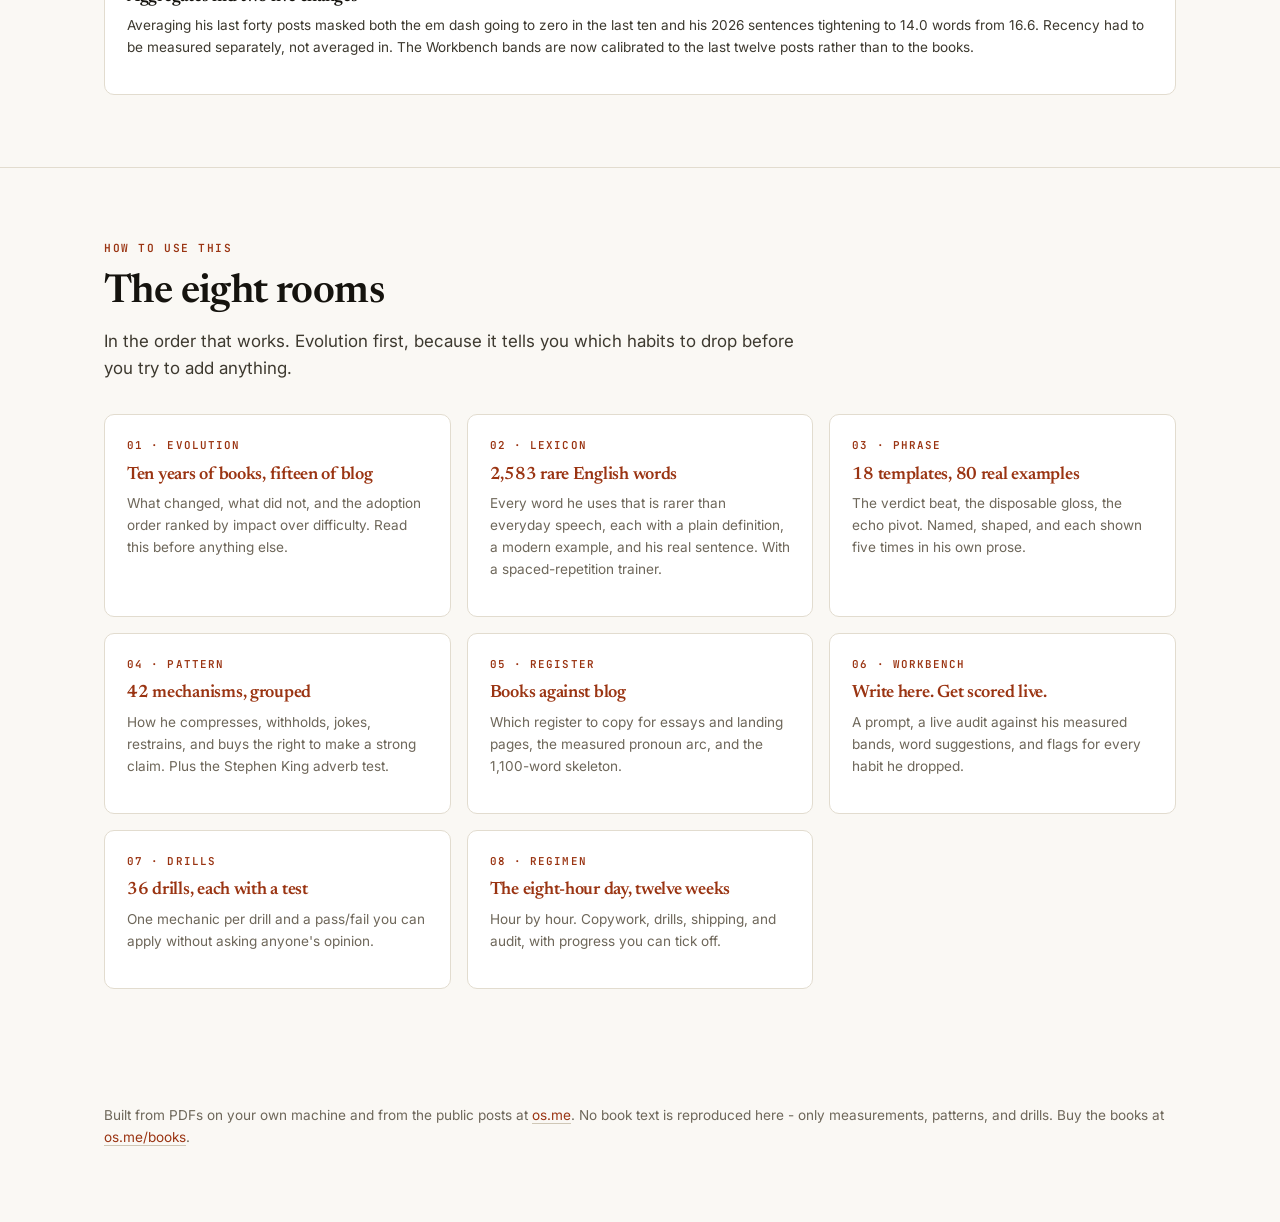
==== commit 52eefe5e: "Fix layout bugs and make every stat data-driven - Pronoun arc was a stacked bar sized against the pe" ====
--- a/public/index.html
+++ b/public/index.html
@@ -1,7 +1,7 @@
 <!doctype html><html lang="en"><head>
 <meta charset="utf-8"><meta name="viewport" content="width=device-width,initial-scale=1">
 <title>Write like Om Swami - a measured curriculum</title>
-<meta name="description" content="A reverse-engineered writing curriculum built from 589,000 words of Om Swami's books and 603,000 words of his blog.">
+<meta name="description" content="A reverse-engineered writing curriculum built from the full corpus of Om Swami's books and 603,000 words of his blog.">
 <link rel="preconnect" href="https://fonts.googleapis.com"><link rel="preconnect" href="https://fonts.gstatic.com" crossorigin>
 <link href="https://fonts.googleapis.com/css2?family=Newsreader:ital,opsz,wght@0,6..72,300..700;1,6..72,300..600&family=Inter:wght@400;500;600;700&family=JetBrains+Mono:wght@400;600&display=swap" rel="stylesheet">
 <link rel="stylesheet" href="styles.css">
@@ -9,7 +9,7 @@
 </head><body>
 
 <div class="hero"><div class="wrap">
-  <div class="eyebrow">1,331,489 words measured · 15 books · 528 blog posts · 2011-2026</div>
+  <div class="eyebrow" id="eyebrow">measuring the corpus…</div>
   <h1>He writes simply.<br>That simplicity is <em>engineered</em>.</h1>
   <p class="lede">You said you try your best and still fail. Here is why: you have been copying the surface. This is the machinery underneath, measured rather than admired - every sentence he writes, counted, and turned into something you can practise for eight hours a day.</p>
   <div class="stat-strip" id="hstats"></div>
@@ -72,15 +72,9 @@
 
 <section><div class="wrap">
   <div class="eyebrow">How to use this</div>
-  <h2 class="h2">The seven rooms</h2>
-  <div class="grid g2">
-    <a class="card" href="evolution.html" style="border-bottom:1px solid var(--rule)"><div class="k">01 · Evolution</div><h3>Ten years of books, fifteen of blog</h3><p class="small muted">What changed, what did not, and the adoption order ranked by impact over difficulty. Read this before anything else.</p></a>
-    <a class="card" href="lexicon.html" style="border-bottom:1px solid var(--rule)"><div class="k">02 · Lexicon</div><h3>158 words, three tiers</h3><p class="small muted">Portable literary vocabulary, the dharmic register, and the concreteness engine. With a spaced-repetition trainer.</p></a>
-    <a class="card" href="phrase.html" style="border-bottom:1px solid var(--rule)"><div class="k">03 · Phrase</div><h3>18 sentence templates</h3><p class="small muted">The verdict beat, the disposable gloss, the echo pivot. Named, shaped, and drillable with a generator.</p></a>
-    <a class="card" href="pattern.html" style="border-bottom:1px solid var(--rule)"><div class="k">04 · Pattern</div><h3>The structural moves</h3><p class="small muted">How he opens, closes, compresses, withholds, and buys the right to make a strong claim.</p></a>
-    <a class="card" href="workbench.html" style="border-bottom:1px solid var(--rule)"><div class="k">05 · Workbench</div><h3>Write here. Get scored live.</h3><p class="small muted">A prompt, a live audit against his measured bands, word suggestions, and flags for every habit he dropped.</p></a>
-    <a class="card" href="regimen.html" style="border-bottom:1px solid var(--rule)"><div class="k">06 · Regimen</div><h3>The eight-hour day, twelve weeks</h3><p class="small muted">Hour by hour. Copywork, drills, shipping, and audit. With progress you can tick off.</p></a>
-  </div>
+  <h2 class="h2">The eight rooms</h2>
+  <p class="lede">In the order that works. Evolution first, because it tells you which habits to drop before you try to add anything.</p>
+  <div class="grid g2" id="rooms"></div>
 </div></section>
 
 <footer><div class="wrap">
@@ -91,7 +85,7 @@
 <script>
 initChrome();
 function svgLine(el,pts,{yl,xl,fmt=(v)=>v,h=170,alt=null,altLabel=""}){
-  const w=460,pad={l:38,r:12,t:12,b:26};
+  const w=460,pad={l:38,r:22,t:12,b:26};
   const ys=pts.map(p=>p.y).concat(alt?alt.map(p=>p.y):[]);
   let mn=Math.min(...ys), mx=Math.max(...ys);
   const padY=(mx-mn)*0.22||1; mn=Math.max(0,mn-padY); mx=mx+padY;
@@ -104,22 +98,42 @@
         <text class="lbl" x="4" y="${Y(v)+3}">${fmt(+v.toFixed(1))}</text>`;}
   const dots=pts.map((p,i)=>`<circle class="dot" cx="${X(i)}" cy="${Y(p.y)}" r="2.6"><title>${p.t}: ${p.y}</title></circle>`).join("");
   const xlab=pts.map((p,i)=>(i%Math.ceil(pts.length/6)===0||i===pts.length-1)
-    ?`<text class="lbl" x="${X(i)}" y="${h-8}" text-anchor="middle">${p.x}</text>`:"").join("");
+    ?`<text class="lbl" x="${X(i)}" y="${h-8}" text-anchor="${i===0?'start':i===pts.length-1?'end':'middle'}">${p.x}</text>`:"").join("");
   el.innerHTML=`<svg viewBox="0 0 ${w} ${h}" preserveAspectRatio="none" style="height:${h}px">
     ${g}${alt?`<path class="ln alt" d="${path(alt)}"/>`:""}<path class="ln" d="${path(pts)}"/>${dots}${xlab}</svg>
     ${alt?`<div class="small muted" style="margin-top:6px"><span style="color:var(--accent)">▬</span> ${yl} &nbsp; <span style="color:var(--muted)">▭</span> ${altLabel}</div>`:""}`;
 }
-load("metrics","blog").then(({metrics,blog})=>{
+load("metrics","blog","corpus","vocab").then(({metrics,blog,corpus,vocab})=>{
   const S=metrics.series, bib=metrics.bibliography;
   const own=bib.filter(b=>b.have).length;
+  const tot=corpus.total_words, bk=corpus.books, sn=corpus.sentences;
+  const meanSent=(S.reduce((a,r)=>a+r.sent_mean*r.n_sents,0)/S.reduce((a,r)=>a+r.n_sents,0)).toFixed(1);
+  const mono=(S.reduce((a,r)=>a+r.pct_1syl*r.n_words,0)/S.reduce((a,r)=>a+r.n_words,0)).toFixed(0);
+  document.getElementById("eyebrow").textContent =
+    `${tot.toLocaleString()} words measured · ${bk} books · ${corpus.blog_posts} blog posts · 2011-2026`;
   document.getElementById("hstats").innerHTML=[
-    ["1.33M","words of his prose measured"],
-    ["54,913","sentences from 15 books"],
-    ["528","blog posts, 2011 to 2026"],
-    ["13.3","words in his average sentence"],
-    ["68%","of his words are one syllable"],
-    ["1,506","words in your vocabulary curriculum"]
+    [(tot/1e6).toFixed(2)+"M","words of his prose measured"],
+    [sn.toLocaleString(),"sentences from "+bk+" books"],
+    [String(corpus.blog_posts),"blog posts, 2011 to 2026"],
+    [meanSent,"words in his average sentence"],
+    [mono+"%","of his words are one syllable"],
+    [vocab.meta.total.toLocaleString(),"words in your vocabulary curriculum"]
   ].map(([n,l])=>`<div class="stat"><div class="n">${n}</div><div class="l">${l}</div></div>`).join("");
+
+  const ROOMS=[
+   ["evolution.html","Evolution","Ten years of books, fifteen of blog","What changed, what did not, and the adoption order ranked by impact over difficulty. Read this before anything else."],
+   ["lexicon.html","Lexicon",vocab.meta.total.toLocaleString()+" rare English words","Every word he uses that is rarer than everyday speech, each with a plain definition, a modern example, and his real sentence. With a spaced-repetition trainer."],
+   ["phrase.html","Phrase","18 templates, 80 real examples","The verdict beat, the disposable gloss, the echo pivot. Named, shaped, and each shown five times in his own prose."],
+   ["pattern.html","Pattern","42 mechanisms, grouped","How he compresses, withholds, jokes, restrains, and buys the right to make a strong claim. Plus the Stephen King adverb test."],
+   ["register.html","Register","Books against blog","Which register to copy for essays and landing pages, the measured pronoun arc, and the 1,100-word skeleton."],
+   ["workbench.html","Workbench","Write here. Get scored live.","A prompt, a live audit against his measured bands, word suggestions, and flags for every habit he dropped."],
+   ["drills.html","Drills","36 drills, each with a test","One mechanic per drill and a pass/fail you can apply without asking anyone's opinion."],
+   ["regimen.html","Regimen","The eight-hour day, twelve weeks","Hour by hour. Copywork, drills, shipping, and audit, with progress you can tick off."]
+  ];
+  document.getElementById("rooms").innerHTML=ROOMS.map(([href,tag,title,desc],i)=>
+    `<a class="card" href="${href}" style="border-bottom:1px solid var(--rule)">
+       <div class="k">${String(i+1).padStart(2,"0")} · ${tag}</div>
+       <h3>${title}</h3><p class="small muted">${desc}</p></a>`).join("");
 
   document.getElementById("shelf").innerHTML=bib.map(b=>{
     const key=b.year===2024;
--- a/public/styles.css
+++ b/public/styles.css
@@ -139,13 +139,14 @@
 .shelf{border:1px solid var(--rule);border-radius:10px;overflow:hidden;background:var(--surface)}
 .bk{display:grid;grid-template-columns:44px 1fr auto;gap:14px;align-items:center;
   padding:13px 18px;border-bottom:1px solid var(--rule)}
+.bk>div:last-child{display:flex;gap:6px;flex-wrap:wrap;justify-content:flex-end}
 .bk:last-child{border-bottom:0}
 .bk.miss{background:var(--surface-2)}
 .bk .yr{font-family:var(--mono);font-size:.8rem;color:var(--muted);font-weight:600}
 .bk .ti{font-family:var(--serif);font-size:1.04rem;font-weight:600}
 .bk .pub{font-size:.76rem;color:var(--faint);margin-top:1px}
 .pill{font-family:var(--mono);font-size:.64rem;letter-spacing:.08em;text-transform:uppercase;
-  padding:3px 8px;border-radius:4px;font-weight:600;white-space:nowrap}
+  padding:3px 8px;border-radius:4px;font-weight:600;white-space:nowrap;flex:none;max-width:100%}
 .pill.own{background:var(--accent-soft);color:var(--accent)}
 .pill.no{background:transparent;color:var(--faint);border:1px solid var(--rule-2)}
 .pill.key{background:var(--accent);color:var(--accent-ink)}
@@ -281,20 +282,27 @@
   color:var(--accent);display:block;margin-bottom:6px}
 .two-col{display:grid;grid-template-columns:1fr 1fr;gap:26px}
 @media(max-width:760px){.two-col{grid-template-columns:1fr}}
-.vs{display:grid;grid-template-columns:1fr auto 1fr;gap:16px;align-items:center;
-  padding:15px 0;border-bottom:1px solid var(--rule)}
+.vs{display:grid;grid-template-columns:1fr auto;gap:22px;align-items:center;
+  padding:18px 0;border-bottom:1px solid var(--rule)}
 .vs:last-child{border-bottom:0}
-.vs .a{text-align:right;font-family:var(--mono);font-size:.94rem;color:var(--muted);font-weight:600}
-.vs .b{font-family:var(--mono);font-size:.94rem;color:var(--accent);font-weight:700}
-.vs .m{font-size:.82rem;color:var(--ink-2);text-align:center;max-width:230px}
-.arrow{color:var(--faint);font-family:var(--mono);font-size:.8rem}
+.vs .m{font-size:.95rem;color:var(--ink-2);max-width:64ch;line-height:1.55}
+.vs .m b{color:var(--ink)}
+.vs .nums{display:flex;align-items:baseline;gap:10px;white-space:nowrap;flex:none}
+.vs .a{font-family:var(--mono);font-size:.95rem;color:var(--muted);font-weight:600}
+.vs .b{font-family:var(--mono);font-size:1.05rem;color:var(--accent);font-weight:700}
+.vs .arrow{color:var(--faint);font-family:var(--mono);font-size:.85rem}
+@media(max-width:720px){
+  .vs{grid-template-columns:1fr;gap:10px;align-items:start}
+  .vs .nums{justify-content:flex-start}
+}
 footer{padding:44px 0 60px;font-size:.84rem;color:var(--muted)}
 .hidden{display:none!important}
 @media(max-width:700px){
   section{padding:52px 0}
   .wk{grid-template-columns:1fr;gap:6px}
-  .bk{grid-template-columns:38px 1fr;gap:10px}
-  .bk .pill{grid-column:2}
+  .bk{grid-template-columns:38px 1fr;gap:8px}
+  .bk>div:last-child{grid-column:2;justify-content:flex-start}
+  .bk .pill{font-size:.58rem;padding:2px 6px}
 }
 
 /* --- mobile hardening --- */
@@ -312,9 +320,6 @@
   .brand{font-size:.95rem}
   .metric{grid-template-columns:1fr auto}
   .drill-h{gap:6px}
-  .vs{grid-template-columns:1fr;gap:6px;text-align:left}
-  .vs .a,.vs .b{text-align:left}
-  .vs .m{text-align:left;max-width:none}
   .phase-h{flex-direction:column;gap:8px}
   .day{grid-template-columns:1fr auto}
 }
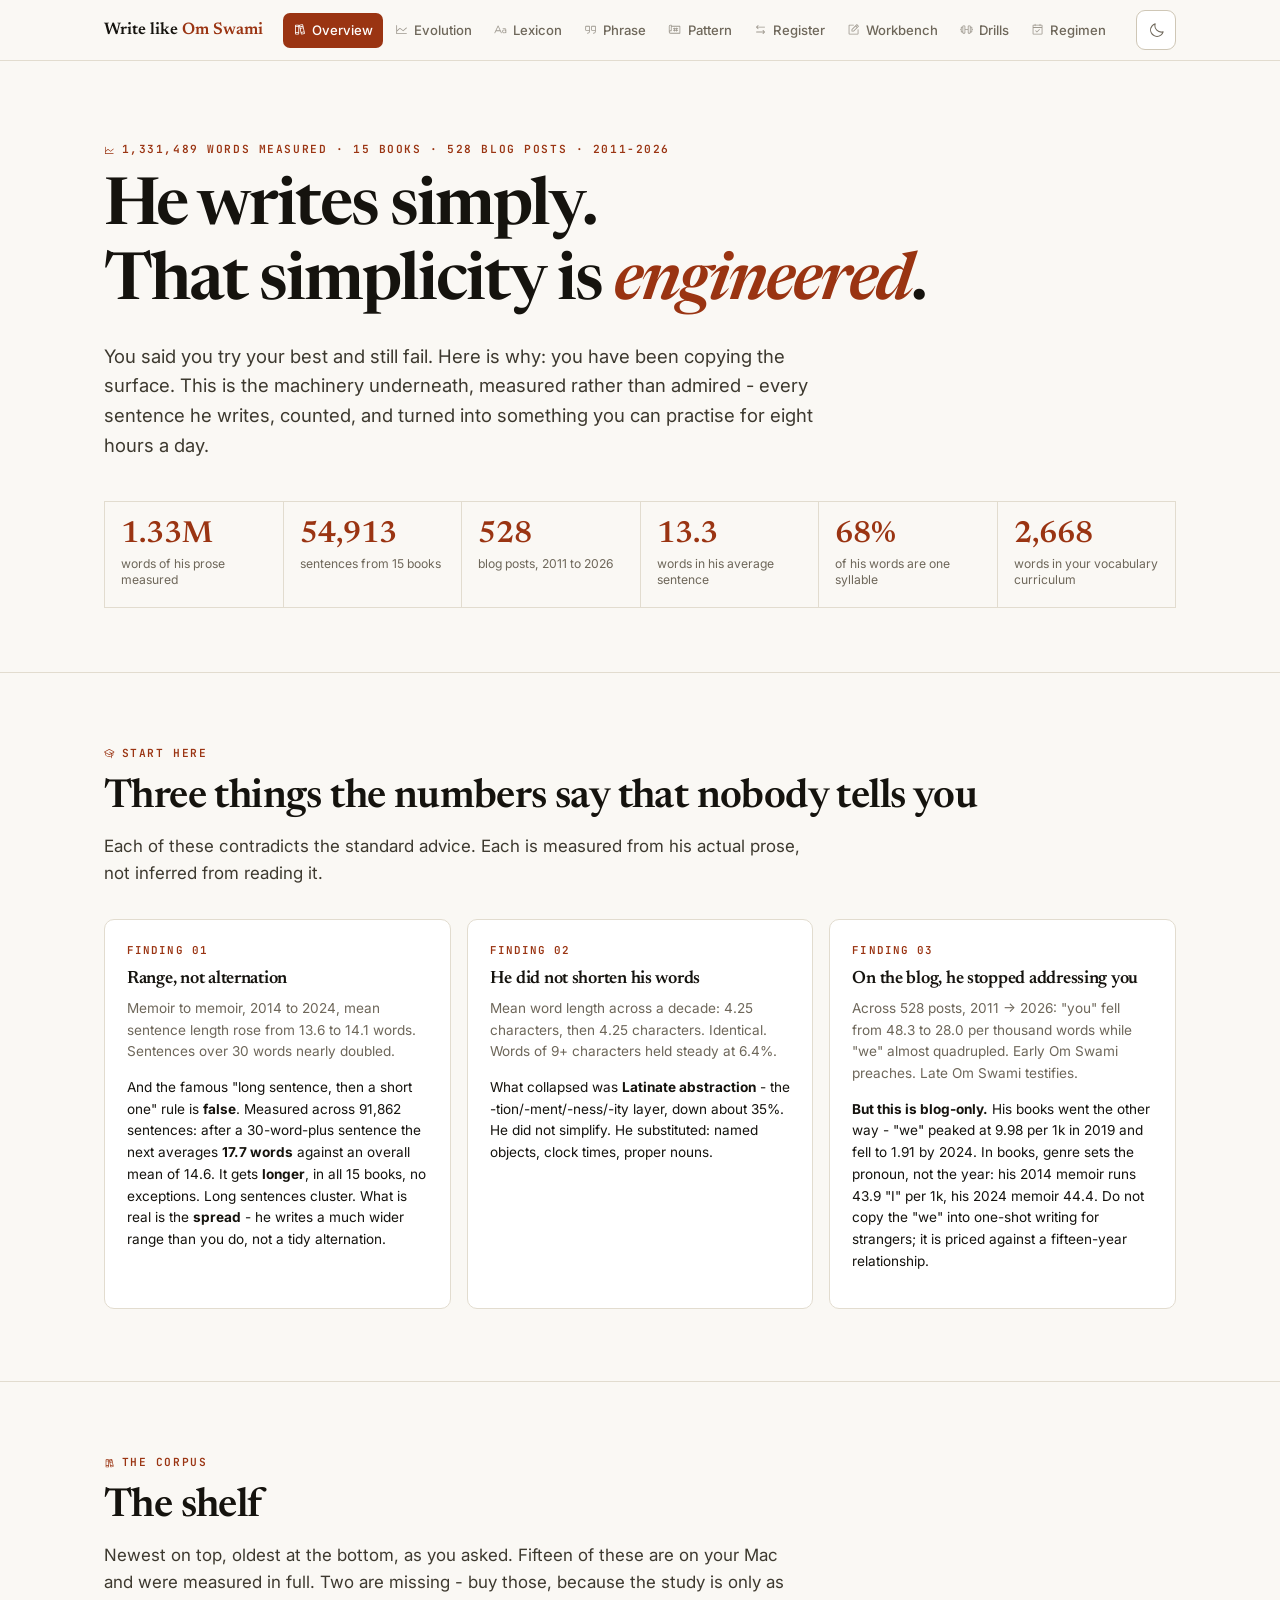
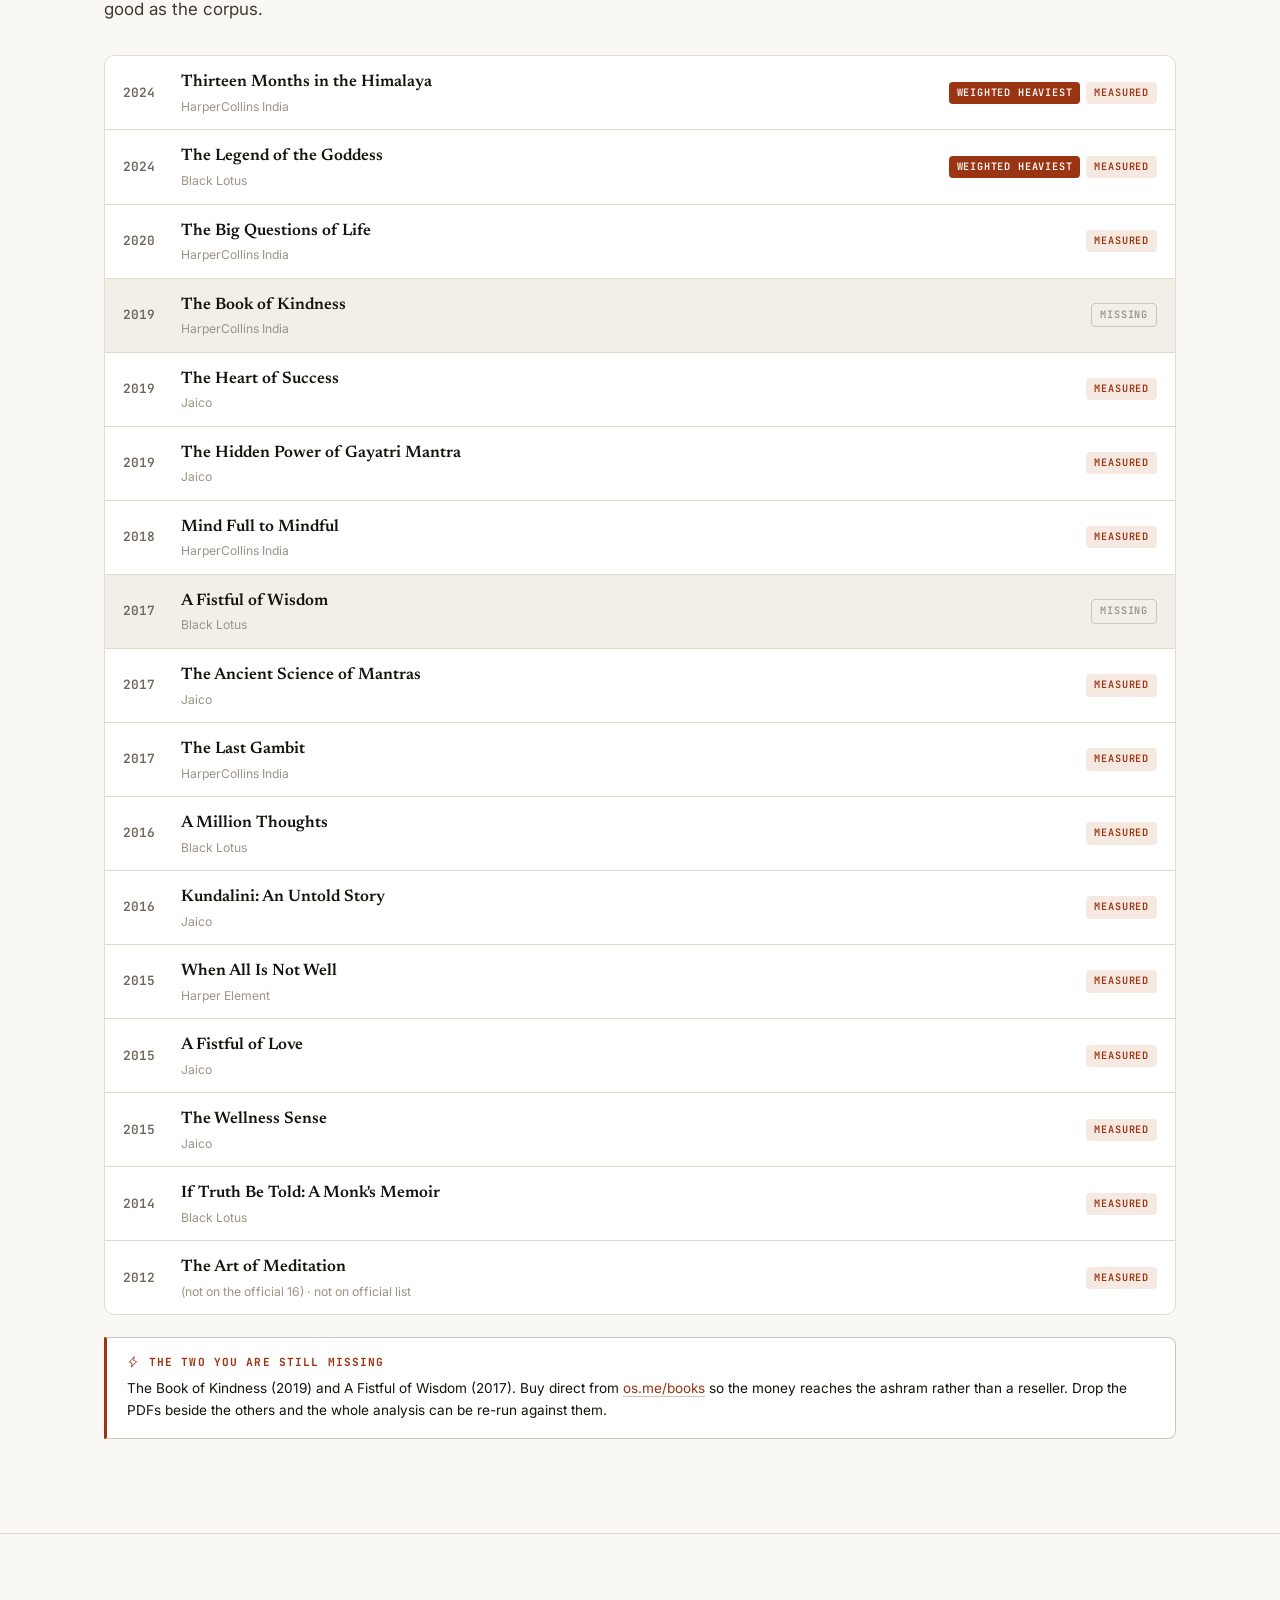
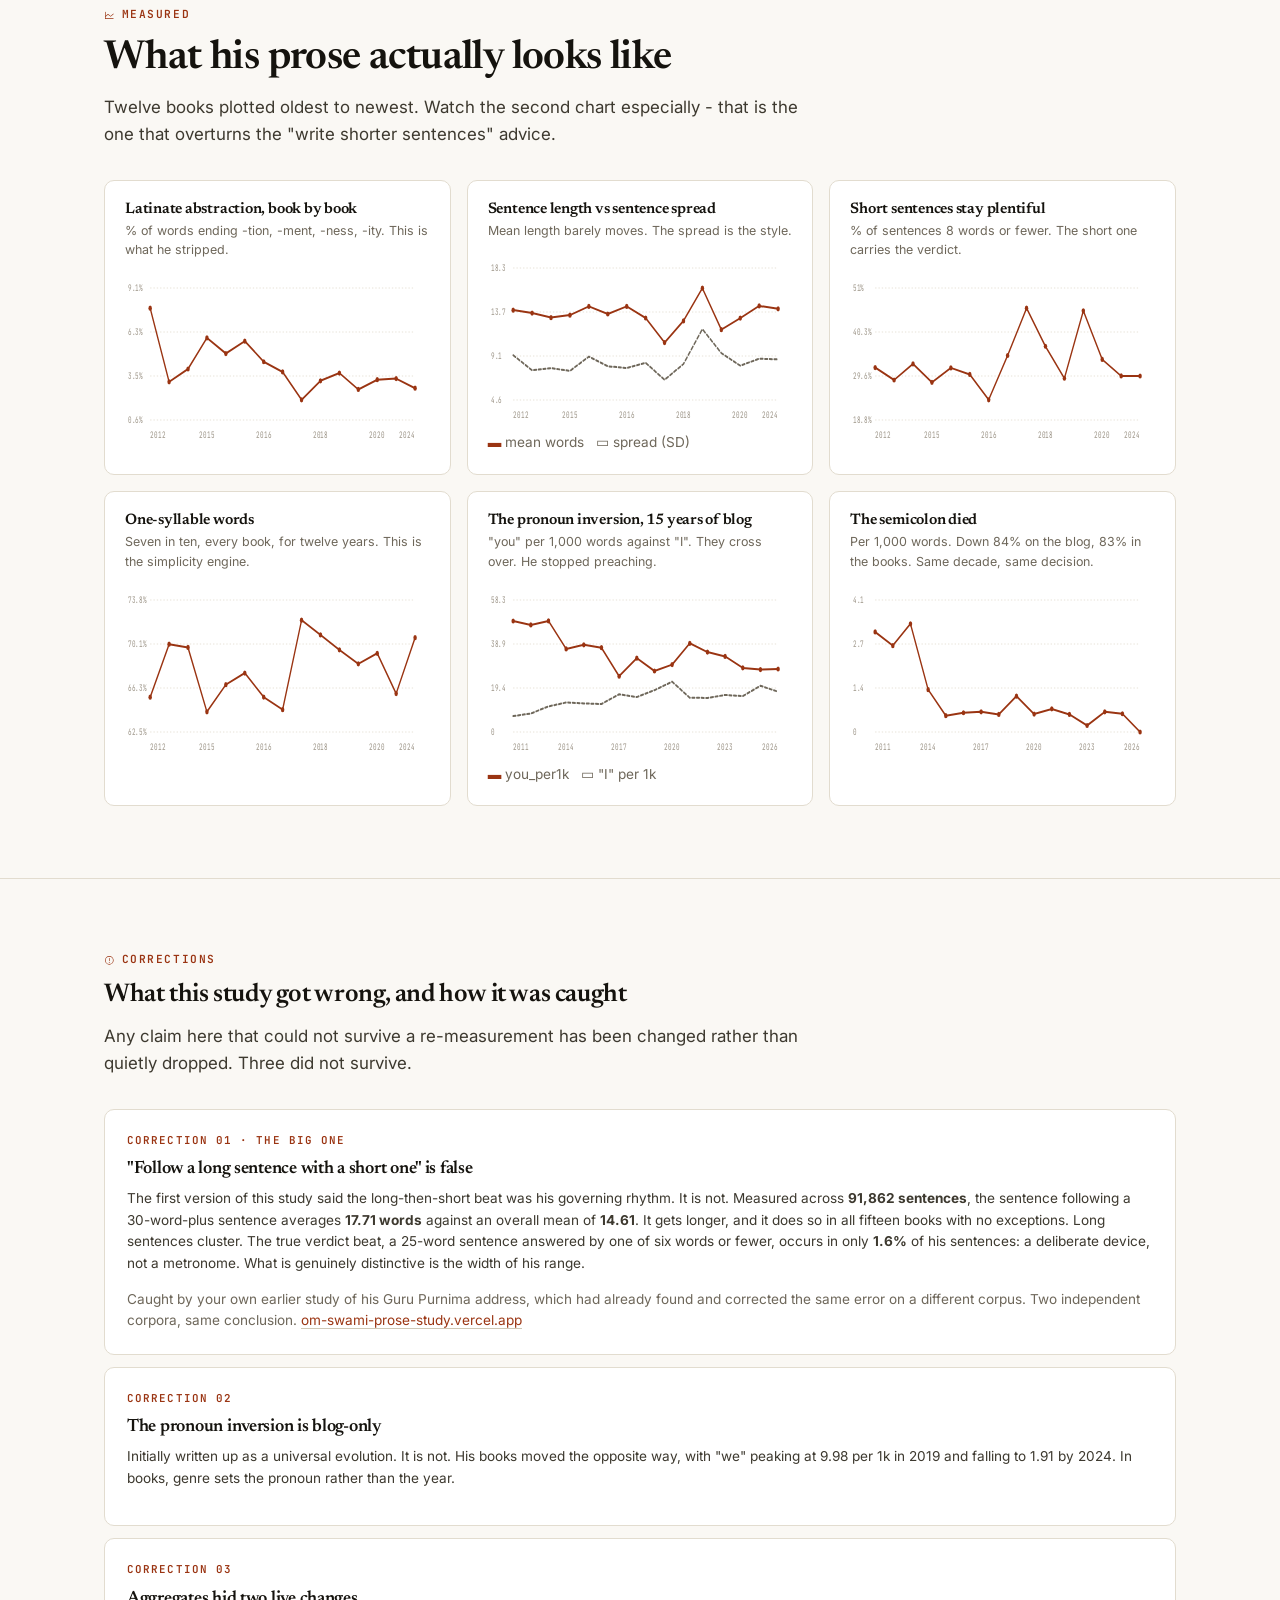
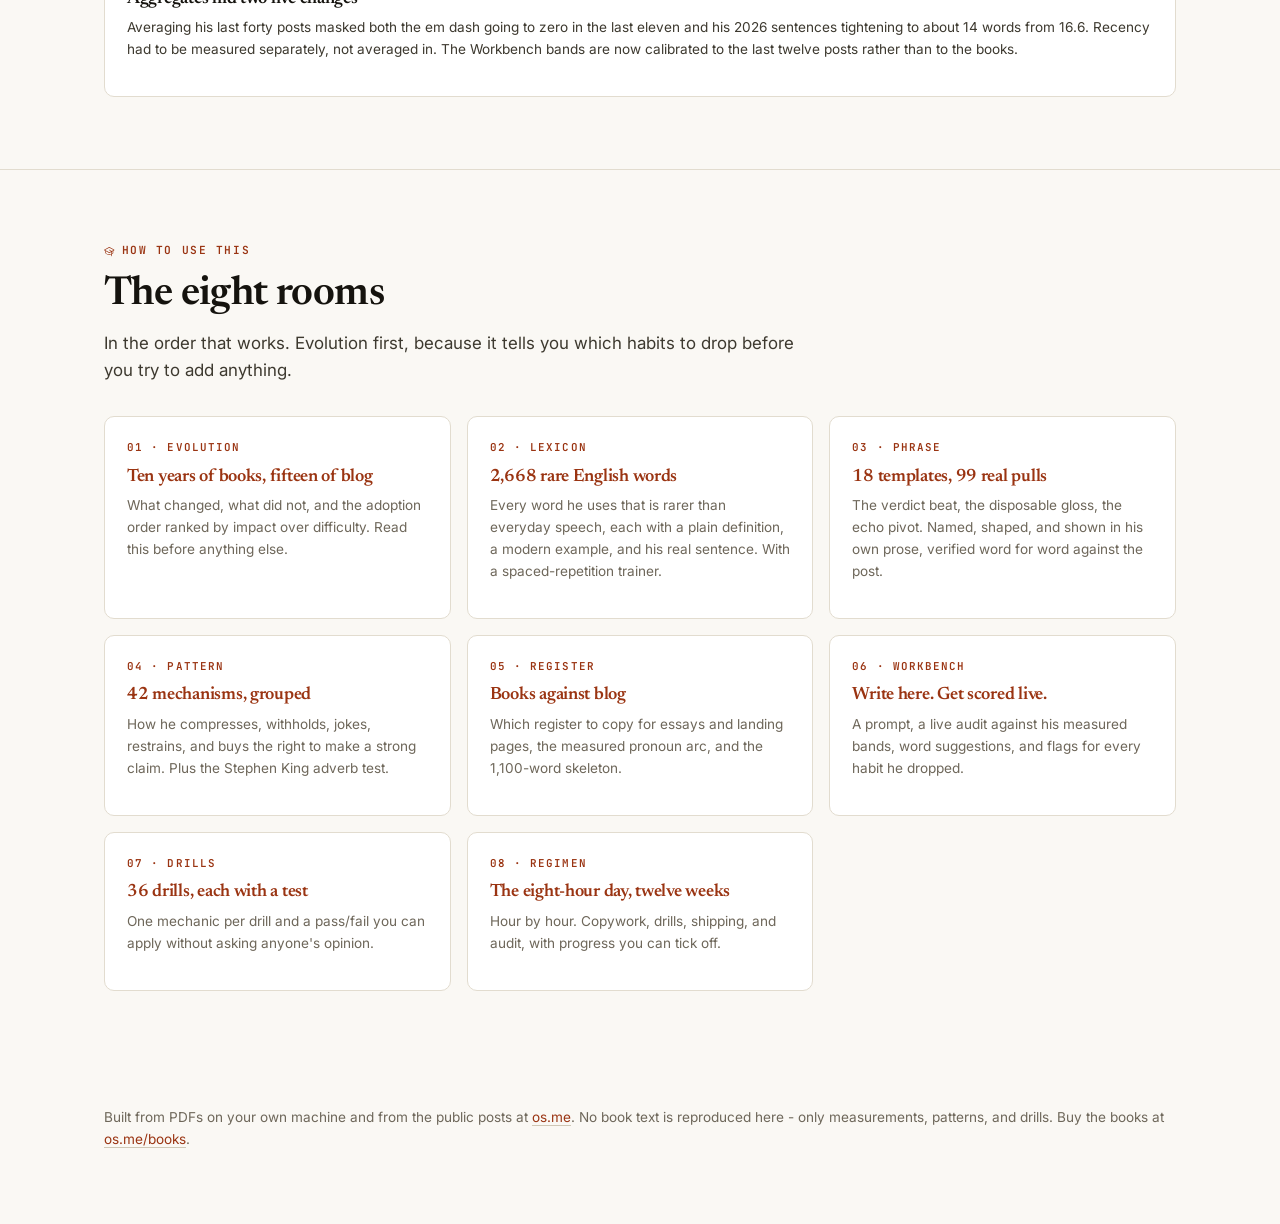
==== commit 39a27ae2: "Re-verify everything against a fresh corpus scrape; attach real pulls to all 18 templates; fix the e" ====
--- a/public/index.html
+++ b/public/index.html
@@ -66,7 +66,7 @@
   <div class="card">
     <div class="k">Correction 03</div>
     <h3>Aggregates hid two live changes</h3>
-    <p class="small" style="color:var(--ink-2)">Averaging his last forty posts masked both the em dash going to zero in the last ten and his 2026 sentences tightening to 14.0 words from 16.6. Recency had to be measured separately, not averaged in. The Workbench bands are now calibrated to the last twelve posts rather than to the books.</p>
+    <p class="small" style="color:var(--ink-2)">Averaging his last forty posts masked both the em dash going to zero in the last eleven and his 2026 sentences tightening to about 14 words from 16.6. Recency had to be measured separately, not averaged in. The Workbench bands are now calibrated to the last twelve posts rather than to the books.</p>
   </div>
 </div></section>
 
@@ -123,7 +123,7 @@
   const ROOMS=[
    ["evolution.html","Evolution","Ten years of books, fifteen of blog","What changed, what did not, and the adoption order ranked by impact over difficulty. Read this before anything else."],
    ["lexicon.html","Lexicon",vocab.meta.total.toLocaleString()+" rare English words","Every word he uses that is rarer than everyday speech, each with a plain definition, a modern example, and his real sentence. With a spaced-repetition trainer."],
-   ["phrase.html","Phrase","18 templates, 80 real examples","The verdict beat, the disposable gloss, the echo pivot. Named, shaped, and each shown five times in his own prose."],
+   ["phrase.html","Phrase","18 templates, 99 real pulls","The verdict beat, the disposable gloss, the echo pivot. Named, shaped, and shown in his own prose, verified word for word against the post."],
    ["pattern.html","Pattern","42 mechanisms, grouped","How he compresses, withholds, jokes, restrains, and buys the right to make a strong claim. Plus the Stephen King adverb test."],
    ["register.html","Register","Books against blog","Which register to copy for essays and landing pages, the measured pronoun arc, and the 1,100-word skeleton."],
    ["workbench.html","Workbench","Write here. Get scored live.","A prompt, a live audit against his measured bands, word suggestions, and flags for every habit he dropped."],
--- a/public/styles.css
+++ b/public/styles.css
@@ -70,38 +70,56 @@
 .small{font-size:.85rem}
 .tnum{font-variant-numeric:tabular-nums}
 
+/* ---------- icons (Phosphor, MIT) ---------- */
+.ic{width:1em;height:1em;flex:none;display:inline-block;vertical-align:-0.13em;
+  fill:currentColor;pointer-events:none}
+.ic-lg{width:1.35em;height:1.35em}
+
 /* ---------- nav ---------- */
 header.nav{position:sticky;top:0;z-index:200;background:var(--bg);border-bottom:1px solid var(--rule)}
 .nav-in{max-width:var(--maxw);margin:0 auto;padding:0 24px;
-  display:flex;align-items:center;gap:18px;height:58px}
+  display:flex;align-items:center;gap:16px;height:60px}
 .brand{font-family:var(--serif);font-size:1.05rem;font-weight:600;
-  border:0;color:var(--ink);white-space:nowrap;flex:none}
+  border:0;color:var(--ink);white-space:nowrap;flex:none;margin-right:auto}
 .brand span{color:var(--accent)}
-.navlinks{display:flex;gap:2px;flex:1;min-width:0;flex-wrap:wrap}
-.navlinks a{border:0;color:var(--muted);font-size:.82rem;padding:7px 11px;
-  border-radius:6px;white-space:nowrap;font-weight:500}
+.navlinks{display:flex;gap:2px;align-items:center;flex-wrap:wrap;justify-content:flex-end}
+.navlinks a{border:0;color:var(--muted);font-size:.82rem;padding:7px 10px;
+  border-radius:7px;white-space:nowrap;font-weight:500;display:inline-flex;align-items:center;gap:6px}
+.navlinks a .ic{opacity:.65}
 .navlinks a:hover{background:var(--surface-2);color:var(--ink)}
+.navlinks a:hover .ic{opacity:1}
 .navlinks a.on{background:var(--accent);color:var(--accent-ink)}
+.navlinks a.on .ic{opacity:1}
+.navbtns{display:flex;gap:8px;flex:none;margin-left:4px}
 .tbtn{border:1px solid var(--rule-2);background:var(--surface);color:var(--muted);
-  width:38px;height:38px;min-width:38px;border-radius:8px;cursor:pointer;font-size:15px;flex:none;
-  display:flex;align-items:center;justify-content:center;padding:0}
+  width:40px;height:40px;min-width:40px;border-radius:9px;cursor:pointer;font-size:17px;flex:none;
+  display:inline-flex;align-items:center;justify-content:center;padding:0}
 .tbtn:hover{color:var(--ink);border-color:var(--accent)}
-.menubtn{display:none;flex-direction:column;gap:4px}
-.menubtn span{display:block;width:17px;height:2px;background:currentColor;border-radius:2px;
-  transition:transform .18s ease,opacity .18s ease}
-header.nav.open .menubtn span:nth-child(1){transform:translateY(6px) rotate(45deg)}
-header.nav.open .menubtn span:nth-child(2){opacity:0}
-header.nav.open .menubtn span:nth-child(3){transform:translateY(-6px) rotate(-45deg)}
-
-/* tablet + mobile: collapse to a panel */
+.tbtn:active{transform:scale(.94)}
+.menubtn{display:none}
+/* theme glyph: show sun on dark, moon on light */
+#themeBtn .i-moon{display:none}
+:root[data-theme="light"] #themeBtn .i-sun{display:none}
+:root[data-theme="light"] #themeBtn .i-moon{display:inline-block}
+@media(prefers-color-scheme:light){
+  :root:not([data-theme="dark"]) #themeBtn .i-sun{display:none}
+  :root:not([data-theme="dark"]) #themeBtn .i-moon{display:inline-block}
+}
+#menuBtn .i-close{display:none}
+header.nav.open #menuBtn .i-open{display:none}
+header.nav.open #menuBtn .i-close{display:inline-block}
+
+/* tablet + mobile: collapse to a panel, buttons hard right */
 @media(max-width:900px){
-  .nav-in{gap:12px;padding:0 18px}
-  .menubtn{display:flex}
+  .nav-in{gap:10px;padding:0 16px;height:58px}
+  .menubtn{display:inline-flex}
   .navlinks{position:absolute;left:0;right:0;top:58px;flex-direction:column;gap:0;
-    background:var(--bg);border-bottom:1px solid var(--rule);
-    padding:6px 18px 14px;display:none}
+    align-items:stretch;background:var(--bg);border-bottom:1px solid var(--rule);
+    padding:8px 16px 16px;display:none;max-height:calc(100dvh - 58px);overflow-y:auto;
+    box-shadow:0 12px 24px -18px rgba(0,0,0,.6)}
   header.nav.open .navlinks{display:flex}
-  .navlinks a{padding:13px 12px;font-size:.95rem;border-radius:8px;width:100%}
+  .navlinks a{padding:14px 12px;font-size:1rem;border-radius:9px;width:100%;gap:12px}
+  .navlinks a .ic{width:1.2em;height:1.2em;opacity:.8}
   .navlinks a+a{border-top:1px solid var(--rule)}
   .navlinks a.on{border-top-color:transparent}
 }
@@ -214,7 +232,17 @@
 .tpl .sh{font-family:var(--mono);font-size:.78rem;color:var(--accent);margin-bottom:6px}
 .tpl .dsc{font-size:.92rem;color:var(--ink-2)}
 .tpl .demo{font-family:var(--serif);font-size:1rem;background:var(--surface-2);
-  border-radius:7px;padding:11px 14px;margin-top:9px;color:var(--ink-2)}
+  border-radius:7px;padding:11px 14px;margin-top:7px;color:var(--ink-2)}
+.tpl .exhead{font-family:var(--mono);font-size:.66rem;font-weight:600;letter-spacing:.12em;
+  text-transform:uppercase;color:var(--accent);margin-top:14px}
+.tpl .exnote{font-size:.8rem;color:var(--muted);margin-top:5px}
+.tpl .pull{font-family:var(--serif);font-size:.98rem;border-left:2px solid var(--rule-2);
+  padding:1px 0 1px 13px;margin-top:10px;color:var(--ink-2)}
+.tpl .pull .ct{font-family:var(--sans);font-size:.74rem;color:var(--muted);margin-top:4px}
+.tpl .pull .ct a{color:var(--muted)}
+.morebtn{font-family:var(--mono);font-size:.7rem;color:var(--muted);background:none;
+  border:1px solid var(--rule);border-radius:5px;padding:4px 10px;margin-top:10px;cursor:pointer}
+.morebtn:hover{color:var(--accent);border-color:var(--rule-2)}
 
 /* ---------- schedule ---------- */
 .phase{border:1px solid var(--rule);border-radius:10px;overflow:hidden;margin-bottom:18px;background:var(--surface)}
@@ -337,3 +365,43 @@
 @media(max-width:700px){
   .g2,.g3{grid-template-columns:1fr}
 }
+
+/* --- icon placement --- */
+.eyebrow{display:flex;align-items:center;gap:7px}
+.eyebrow .ic{width:.95em;height:.95em}
+.searchwrap{position:relative;display:flex;align-items:center;flex:1;min-width:0}
+.searchwrap .sic{position:absolute;left:11px;width:15px;height:15px;color:var(--faint);z-index:1}
+.searchwrap input[type=search]{padding-left:34px;width:100%}
+.note b .ic,.drill .test b .ic,.tpl .demo b .ic,.ship .ic{width:1.05em;height:1.05em;margin-right:2px}
+.card .k .ic{width:.95em;height:.95em;margin-right:4px}
+
+/* --- mobile polish --- */
+@media(max-width:700px){
+  body{font-size:15.5px}
+  .wrap{padding:0 18px}
+  section{padding:44px 0}
+  .h2{font-size:clamp(1.5rem,6vw,2rem)}
+  .hero h1{font-size:clamp(2rem,8.5vw,2.8rem)}
+  .lede{font-size:1rem}
+  .card{padding:18px}
+  .btn,.chip{min-height:42px;display:inline-flex;align-items:center}
+  .chk{width:22px;height:22px}
+  .controls{gap:8px}
+  .controls select{flex:1;min-width:140px}
+  .fc-bar{display:grid;grid-template-columns:1fr 1fr;gap:8px}
+  .fc-bar .btn{justify-content:center}
+  .fc-bar #reset{grid-column:1/-1;margin-left:0!important;justify-content:center}
+  .scroller{max-height:70vh}
+  .wrow{padding:14px}
+  .tpl{padding-left:14px}
+  .drill{padding:16px}
+  .metric{padding:10px 0}
+  #editor{min-height:280px}
+  .score{font-size:2.8rem}
+  .stat .n{font-size:1.6rem}
+  .arcbar{height:110px}
+  .arcx span{font-size:.5rem}
+}
+@media(max-width:700px){
+  a,button,.chip,.navlinks a{-webkit-tap-highlight-color:transparent}
+}
